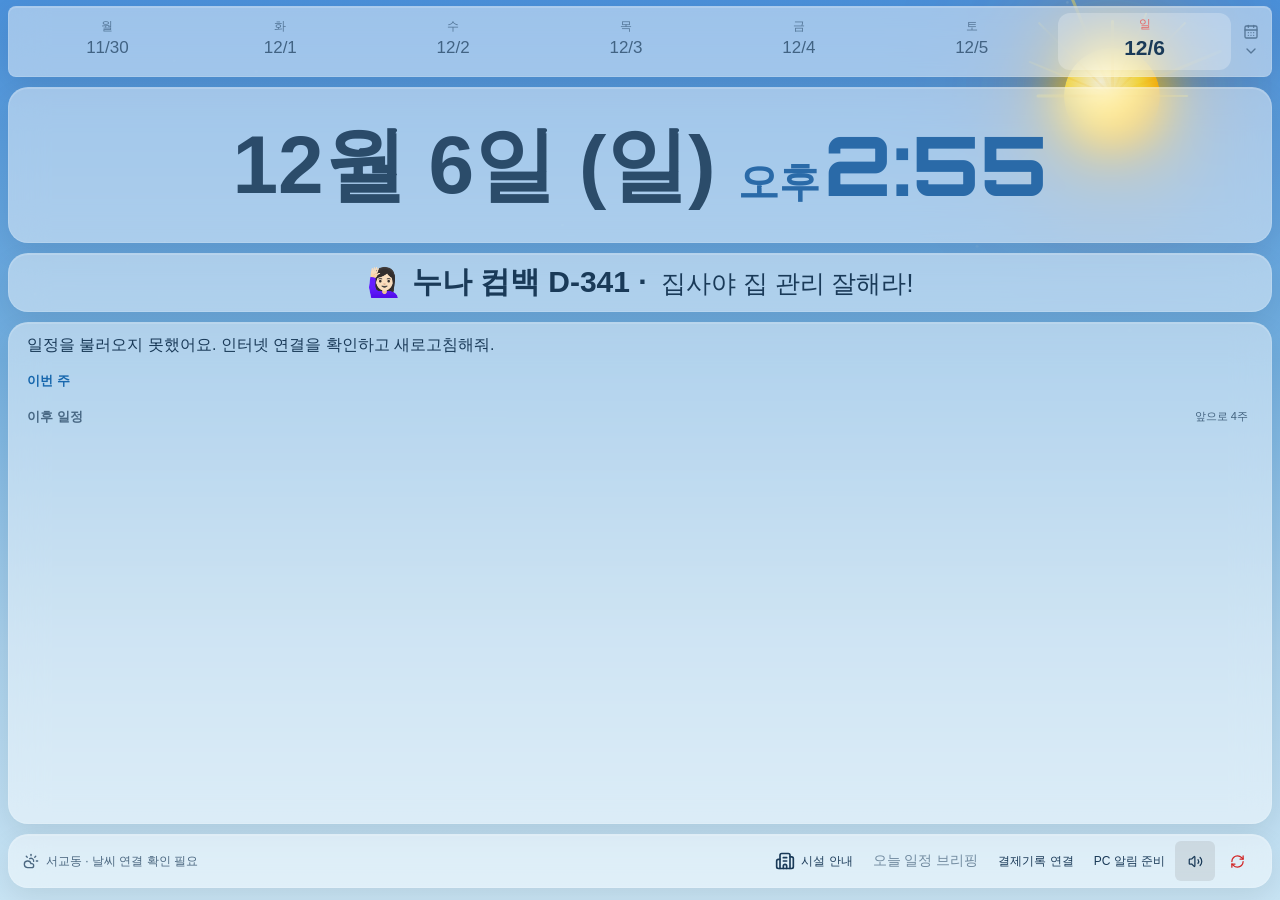
==== index.html @ 997b3972 "Keep countdown and daily message on one scrolling line" ====
<!DOCTYPE html>
<html lang="ko">
<head>
  <meta charset="UTF-8">
  <meta name="viewport" content="width=device-width, initial-scale=1">
  <meta name="apple-mobile-web-app-capable" content="yes">
  <meta name="theme-color" content="#eef4f7">
  <title>우리 집 대시보드</title>
  <link rel="stylesheet" href="https://fonts.googleapis.com/css2?family=Orbitron:wght@700;800&display=swap">
  <link rel="stylesheet" href="styles.css">
  <link rel="stylesheet" href="weather-scene.css">
  <link rel="stylesheet" href="legacy-look.css?v=20261110-message">
  <script defer src="vendor/rrule.js"></script>
  <script defer src="vendor/lucide.min.js"></script>
  <script defer src="config.js?v=20261110-countdown-now"></script>
  <script defer src="schedule.js?v=20261110-payments2"></script>
  <script defer src="weather-scene.js"></script>
  <script defer src="facilities.js?v=20261014-facilities"></script>
  <script defer src="briefing.js?v=20261110"></script>
  <script defer src="payments.js?v=20261110"></script>
  <script defer src="app.js?v=20261110-message"></script>
</head>
<body>
  <div id="bg-wrap" aria-hidden="true">
    <div id="sun"><div id="sun-rays"></div></div>
    <div id="moon"></div>
    <div id="clouds-wrap"></div>
    <div id="fog-wrap"></div>
    <canvas id="bg-canvas"></canvas>
    <div id="lightning"></div>
  </div>
  <main id="dashboard">
    <button id="weekly-toggle" class="card" aria-expanded="false" aria-controls="calendar-panel" title="주간 달력 열기">
      <span id="weekly-row"></span><span class="calendar-indicator"><i data-lucide="calendar-days"></i><i data-lucide="chevron-down"></i></span>
    </button>

    <section id="calendar-panel" class="card" hidden aria-label="일정 달력">
      <div class="calendar-toolbar">
        <div class="calendar-heading"><h2 id="calendar-title"></h2><span id="calendar-mode-label"></span></div>
        <div class="calendar-controls">
          <div class="segmented"><button id="mode-week" aria-pressed="true">주간</button><button id="mode-month" aria-pressed="false">월간</button></div>
          <button id="calendar-prev" class="icon-button" title="이전" aria-label="이전"><i data-lucide="chevron-left"></i></button>
          <button id="calendar-today" class="text-button">오늘</button>
          <button id="calendar-next" class="icon-button" title="다음" aria-label="다음"><i data-lucide="chevron-right"></i></button>
          <button id="calendar-close" class="icon-button" title="달력 닫기" aria-label="달력 닫기"><i data-lucide="x"></i></button>
        </div>
      </div>
      <div id="calendar-grid"></div>
    </section>

    <section class="day-header card" aria-label="현재 날짜와 시각">
      <div><p id="full-date"></p><h1 id="day-title">오늘</h1></div>
      <time id="clock"></time>
    </section>

    <section class="message-band card" aria-label="오늘의 한마디">
      <p id="message-source" hidden>오늘의 한마디</p>
      <span id="sync-status" class="sr-only" role="status">일정 불러오는 중</span>
      <div class="message-body"><span id="message-symbol" aria-hidden="true">🙋🏻‍♀️</span><div class="message-copy" tabindex="0" aria-label="오늘의 한마디 · 긴 문구는 좌우로 스크롤할 수 있어요"><div class="message-track"><strong id="return-countdown" hidden></strong><p id="message-text">날씨를 확인하고 있어. 나가기 전에 비 오는지 보고, 쌀쌀하면 겉옷 챙겨가.</p></div></div></div>
    </section>

    <div class="schedule-layout card">
      <section id="payment-section" hidden aria-label="결제할 것"><h2>결제할 것</h2><div id="payment-reminders"></div></section>
      <section class="today-section" aria-labelledby="today-heading">
        <div hidden><h2 id="today-heading">오늘 일정</h2><span id="today-count"></span></div>
        <div id="today-events" class="today-events"><p class="empty">일정을 불러오고 있어요.</p></div>
      </section>
      <section class="upcoming-section" aria-label="다가오는 일정">
        <div class="section-heading"><h2>이번 주</h2><span id="week-range"></span></div>
        <div id="week-events"></div>
        <div class="section-heading later-heading"><h2>이후 일정</h2><span>앞으로 4주</span></div>
        <div id="later-events"></div>
        <div id="pending-section" hidden><div class="section-heading later-heading"><h2>예약 확인</h2></div><div id="pending-events"></div></div>
      </section>
    </div>

    <footer class="card">
      <span id="weather-summary"><i data-lucide="cloud-sun"></i><span id="weather-small">서교동 · 날씨 확인 중</span></span>
      <button id="facility-toggle" class="text-button" aria-expanded="false" aria-controls="facility-panel"><i data-lucide="building-2"></i> 시설 안내</button>
      <button id="today-briefing" class="text-button" aria-haspopup="dialog" disabled>오늘 일정 브리핑</button>
      <button id="payment-connect" class="text-button" aria-haspopup="dialog">결제기록 연결</button>
      <button id="background-setup" class="text-button" aria-haspopup="dialog">PC 알림 준비</button>
      <div class="header-tools">
        <button id="sound-toggle" class="icon-button" title="음성 알림 켜기" aria-label="음성 알림 켜기" aria-pressed="false"><i data-lucide="volume-x"></i></button>
        <button id="refresh" class="icon-button" title="새로고침" aria-label="새로고침"><i data-lucide="refresh-cw"></i></button>
      </div>
    </footer>
    <aside id="facility-panel" class="card" hidden aria-label="시설 안내">
      <button id="facility-gym" class="facility-option" aria-haspopup="dialog" title="헬스장 운영시간과 상태"><strong>헬스장</strong><span id="gym-summary">회원권 일시 중지</span><i data-lucide="chevron-right"></i></button>
      <button id="facility-roof" class="facility-option" aria-haspopup="dialog" title="옥상 운영시간과 상태"><strong>옥상</strong><span id="roof-summary">폐쇄</span><i data-lucide="chevron-right"></i></button>
      <button id="facility-library" class="facility-option" aria-haspopup="dialog" title="도서관 운영시간과 상태"><strong>도서관</strong><span id="library-hours">운영시간 확인 중</span><i data-lucide="chevron-right"></i></button>
    </aside>
  </main>

  <div id="detail-overlay" class="overlay" hidden>
    <section id="detail-dialog" class="dialog card" role="dialog" aria-modal="true" aria-labelledby="detail-title" tabindex="-1">
      <button id="detail-close" class="icon-button dialog-close" title="닫기" aria-label="닫기"><i data-lucide="x"></i></button>
      <p id="detail-label" class="eyebrow"></p><h2 id="detail-title"></h2><div id="detail-content"></div>
    </section>
  </div>
  <div id="alert" hidden role="alert"><i data-lucide="bell-ring"></i><div><strong id="alert-title"></strong><p id="alert-text"></p></div><button id="alert-close" class="icon-button" aria-label="알림 닫기" title="알림 닫기"><i data-lucide="x"></i></button></div>
</body>
</html>
---- styles.css ----
:root { color-scheme: light; --ink: #243c49; --muted: #637b87; --line: #d6e2e8; --accent: #23775f; --danger: #ac493c; --paper: #fff; }
* { box-sizing: border-box; letter-spacing: 0; }
html { min-height: 100%; background: #eef4f7; }
body { margin: 0; color: var(--ink); font-family: -apple-system, BlinkMacSystemFont, "Helvetica Neue", sans-serif; font-size: 16px; }
button, a { -webkit-tap-highlight-color: transparent; }
button { font: inherit; color: inherit; cursor: pointer; }
button:focus-visible, a:focus-visible { outline: 3px solid #247eaf; outline-offset: 3px; }
button:disabled { opacity: .4; cursor: default; }
[hidden] { display: none !important; }
h1,h2,h3,p { margin: 0; }
button svg, .brand svg, footer svg { width: 20px; height: 20px; flex-shrink: 0; }
#dashboard { max-width: 1600px; margin: 0 auto; padding: 18px 30px 12px; min-height: 100vh; height: 100vh; display: flex; flex-direction: column; position: relative; }
.masthead, #weekly-toggle, .day-header, .message-band, footer { flex-shrink: 0; }
.masthead, .header-tools, .section-heading, .calendar-toolbar, .calendar-controls, footer { display: flex; align-items: center; justify-content: space-between; }
.masthead { margin-bottom: 12px; min-height: 38px; }
.brand { display: flex; align-items: center; gap: 8px; font-size: 16px; font-weight: 700; }
.brand svg { color: var(--accent); }
.header-tools { gap: 8px; }
#sync-status { font-size: 12px; color: var(--muted); margin-right: 6px; }
#sync-status.warning { color: var(--danger); }
.icon-button { width: 42px; height: 42px; display: inline-flex; align-items: center; justify-content: center; padding: 0; border: 1px solid transparent; border-radius: 6px; background: transparent; flex-shrink: 0; }
.icon-button:hover, .text-button:hover { background: #dde8ee; }
.icon-button[aria-pressed="true"] { background: #d8eee5; color: var(--accent); }
.text-button { display: inline-flex; align-items: center; justify-content: center; gap: 6px; border: 0; border-radius: 6px; background: transparent; min-height: 42px; padding: 0 10px; font-size: 14px; }
#weekly-toggle { width: 100%; border: 1px solid var(--line); background: #fff; border-radius: 8px; padding: 7px 12px; display: flex; align-items: center; text-align: center; }
#weekly-row { display: grid; grid-template-columns: repeat(7,minmax(0,1fr)); flex: 1; }
.strip-day { display: flex; align-items: center; justify-content: center; flex-direction: column; gap: 3px; min-height: 55px; border-radius: 6px; position: relative; }
.strip-day.today { background: #dcedf7; color: #185b84; }
.strip-day .weekday { color: var(--muted); font-size: 12px; }
.strip-day .strip-date { font-size: 17px; font-weight: 600; }
.strip-day.today .strip-date { font-weight: 800; }
.strip-dot { width: 4px; height: 4px; background: var(--accent); border-radius: 50%; }
.strip-dot.blank { visibility: hidden; }
.sunday .weekday, .sunday .day-number { color: var(--danger); }
.calendar-indicator { display: flex; flex-direction: column; gap: 3px; padding-left: 12px; color: var(--muted); }
.calendar-indicator svg { width: 16px; height: 16px; }
#calendar-panel { border-bottom: 1px solid var(--line); padding: 20px 0; flex: 1; min-height: 0; display: flex; flex-direction: column; overflow-y: auto; }
#dashboard.calendar-open .day-header, #dashboard.calendar-open .message-band, #dashboard.calendar-open .schedule-layout { display: none; }
.calendar-toolbar { margin-bottom: 14px; gap: 12px; flex-shrink: 0; }
.calendar-heading h2 { font-size: 21px; }
#calendar-mode-label { font-size: 12px; color: var(--muted); }
.calendar-controls { gap: 4px; }
.segmented { display: flex; padding: 3px; border: 1px solid var(--line); border-radius: 6px; margin-right: 8px; }
.segmented button { border: 0; background: transparent; font-size: 14px; min-height: 36px; min-width: 52px; border-radius: 4px; }
.segmented button[aria-pressed="true"] { background: #243c49; color: white; }
#calendar-grid { display: grid; grid-template-columns: repeat(7,minmax(0,1fr)); grid-template-rows: 32px; grid-auto-rows: minmax(80px,1fr); border-left: 1px solid var(--line); border-top: 1px solid var(--line); background: white; flex: 1; }
.calendar-cell { min-width: 0; border-right: 1px solid var(--line); border-bottom: 1px solid var(--line); padding: 8px; min-height: 80px; }
.calendar-cell.outside { background: #f4f7f9; }
.calendar-cell.today { background: #eff8f4; }
.day-number { display: inline-flex; align-items: center; justify-content: center; min-width: 32px; min-height: 32px; border: 0; background: transparent; font-size: 14px; font-weight: 600; padding: 0; border-radius: 4px; }
.today .day-number { background: var(--accent); color: white; }
.outside .day-number { color: #8c9da5; }
.calendar-weekday { padding: 8px; font-size: 12px; text-align: center; color: var(--muted); border-right: 1px solid var(--line); border-bottom: 1px solid var(--line); }
.calendar-event { display: block; text-align: left; width: 100%; border: 0; border-left: 3px solid #59a68b; background: #eaf6ef; padding: 5px 6px; margin: 5px 0; border-radius: 3px; font-size: 12px; line-height: 1.4; overflow-wrap: anywhere; }
.calendar-event .cal-time { display: block; color: #557568; font-size: 11px; }
.calendar-event.cancelled { text-decoration: line-through; opacity: .55; border-color: #a5afb5; background: #f1f3f4; }
.calendar-event.unconfirmed { background: #fff2db; border-color: #c6953b; }
.calendar-more { background: transparent; border: 0; color: var(--muted); font-size: 12px; min-height: 32px; }
.day-header { display: flex; align-items: center; justify-content: space-between; gap: 20px; padding: 24px 0 20px; }
#full-date { font-size: 15px; color: var(--muted); margin-bottom: 6px; }
#day-title { font-size: 34px; line-height: 1.15; font-weight: 750; }
#clock { font-variant-numeric: tabular-nums; font-size: 48px; font-weight: 650; white-space: nowrap; }
#clock .ampm { font-size: 17px; color: var(--muted); font-weight: 500; margin-right: 8px; }
.message-band { display: flex; align-items: center; gap: 14px; background: #e1efe9; padding: 15px 18px; border-left: 4px solid #6caa90; margin-bottom: 25px; }
.message-icon { color: #397d62; display: flex; flex-shrink: 0; }
.message-icon svg { width: 26px; height: 26px; }
#message-source { color: #59806e; font-size: 12px; margin-bottom: 4px; }
#message-text { font-size: 21px; font-weight: 600; line-height: 1.5; overflow-wrap: anywhere; }
.schedule-layout { display: grid; grid-template-columns: minmax(0,1.1fr) minmax(0,1fr); gap: 34px; min-height: 0; flex: 1; overflow: hidden; }
.today-section { overflow-y: auto; padding-right: 3px; }
.section-heading { min-height: 32px; margin-bottom: 12px; gap: 10px; }
.section-heading h2 { font-size: 18px; font-weight: 700; }
.section-heading > span { color: var(--muted); font-size: 12px; }
.upcoming-section { border-left: 1px solid var(--line); padding-left: 30px; overflow-y: auto; padding-right: 8px; scrollbar-width: thin; }
.upcoming-section::-webkit-scrollbar, .today-section::-webkit-scrollbar { width: 5px; }
.upcoming-section::-webkit-scrollbar-thumb, .today-section::-webkit-scrollbar-thumb { background: #bed0da; border-radius: 3px; }
.today-events { display: flex; flex-direction: column; gap: 12px; }
.event-card { display: block; width: 100%; text-align: left; background: #fff; border: 1px solid var(--line); border-left: 4px solid #92b9ce; border-radius: 8px; padding: 20px 22px; }
.event-card:hover { border-color: #93b7c9; }
.event-card.urgent { border-left-color: #c96652; background: #fff5f0; }
.event-card.past { opacity: .65; background: #f5f7f8; }
.event-top { display: flex; flex-wrap: wrap; align-items: center; justify-content: space-between; gap: 8px; margin-bottom: 12px; }
.event-time { font-size: 27px; font-weight: 700; font-variant-numeric: tabular-nums; }
.status-tag { font-size: 12px; color: #317860; background: #e6f2ec; border-radius: 4px; padding: 5px 8px; }
.urgent .status-tag { background: #f8e1d9; color: #a24732; }
.past .status-tag { background: #e6ebee; color: #687e88; }
.status-tag.needs-time { background: #fff0d2; color: #8e631e; }
.event-card h3 { font-size: 25px; line-height: 1.4; overflow-wrap: anywhere; }
.event-note { margin-top: 10px; color: var(--muted); font-size: 14px; line-height: 1.5; overflow-wrap: anywhere; }
.event-departure { display: block; margin-top: 13px; font-size: 16px; color: #9f4a38; font-weight: 650; }
.empty { padding: 25px 0; color: var(--muted); font-size: 15px; line-height: 1.7; }
.empty-today { padding: 32px 0 20px; }
.empty-today h3 { font-size: 25px; font-weight: 600; margin-bottom: 10px; }
.empty-today p { color: var(--muted); margin-bottom: 24px; }
.next-caption { font-size: 12px; color: var(--muted); margin-bottom: 10px; }
.event-row { width: 100%; border: 0; border-bottom: 1px solid var(--line); background: transparent; display: grid; grid-template-columns: 60px minmax(0,1fr) auto; gap: 12px; text-align: left; padding: 13px 0; align-items: center; }
.event-row:hover { background: #e7eef2; }
.row-date { font-size: 14px; font-weight: 650; }
.row-date small { display: block; color: var(--muted); margin-top: 4px; font-size: 12px; font-weight: 400; }
.row-title { display: block; font-size: 17px; line-height: 1.4; overflow-wrap: anywhere; }
.row-meta { display: block; color: var(--muted); font-size: 12px; margin-top: 4px; }
.row-time { font-size: 14px; white-space: nowrap; color: var(--muted); }
.row-time.needs-time { color: #9a6b27; font-size: 12px; }
.later-heading { margin-top: 24px; }
footer { border-top: 1px solid var(--line); margin-top: 24px; padding-top: 8px; color: var(--muted); font-size: 12px; }
#weather-summary { display: flex; align-items: center; gap: 7px; }
#weather-summary svg { width: 16px; height: 16px; }
#facility-panel { position: absolute; bottom: 65px; right: 30px; z-index: 5; width: calc(100% - 40px); max-width: 380px; background: #fff; padding: 10px 16px; border: 1px solid var(--line); border-radius: 6px; box-shadow: 0 6px 24px #243c4918; }
#facility-panel > div { display: flex; justify-content: space-between; gap: 12px; padding: 9px 0; font-size: 14px; }
#facility-panel span { color: var(--muted); }
.overlay { position: fixed; inset: 0; z-index: 20; display: flex; justify-content: center; align-items: center; background: rgba(25,42,50,.4); padding: 20px; }
.dialog { width: 100%; max-width: 520px; max-height: 85vh; overflow-y: auto; background: #fff; border-radius: 8px; padding: 34px 28px 28px; position: relative; box-shadow: 0 16px 60px #20374330; }
.dialog-close { position: absolute; right: 8px; top: 8px; }
.eyebrow { color: var(--accent); font-size: 13px; margin-bottom: 12px; }
.dialog h2 { font-size: 27px; padding-right: 18px; line-height: 1.4; overflow-wrap: anywhere; }
#detail-content { margin-top: 22px; }
.detail-line { padding: 12px 0; border-top: 1px solid var(--line); font-size: 16px; line-height: 1.6; white-space: pre-wrap; overflow-wrap: anywhere; }
.detail-line small { display: block; color: var(--muted); font-size: 12px; margin-bottom: 3px; }
.detail-line a { color: #2276a0; }
#alert { position: fixed; z-index: 30; bottom: 24px; left: 50%; transform: translateX(-50%); width: calc(100% - 32px); max-width: 620px; display: flex; align-items: center; gap: 14px; padding: 18px; background: #fff2e8; border: 2px solid #c97650; border-radius: 8px; box-shadow: 0 8px 30px #243c4925; }
#alert > svg { flex-shrink: 0; }
#alert > div { flex: 1; min-width: 0; overflow-wrap: anywhere; }
#alert strong { font-size: 18px; }
#alert p { margin-top: 4px; font-size: 14px; }
@media (min-width: 1200px) { #dashboard { padding: 22px 48px 16px; } .event-card h3 { font-size: 30px; } .event-time { font-size: 32px; } .schedule-layout { gap: 48px; } .upcoming-section { padding-left: 40px; } }
@media (max-width: 850px) { #dashboard { padding: 12px 20px; } .schedule-layout { grid-template-columns: minmax(0,1fr) minmax(0,1fr); gap: 20px; } .upcoming-section { padding-left: 20px; } #clock { font-size: 40px; } .day-header { padding: 20px 0; } .event-card { padding: 16px; } .event-card h3 { font-size: 22px; } .event-time { font-size: 24px; } .row-title { font-size: 15px; } .event-row { grid-template-columns: 50px minmax(0,1fr); gap: 10px; } .row-time { grid-column: 2; margin-top: -5px; } #message-text { font-size: 19px; } }
@media (max-width: 620px) { #dashboard { padding: 10px 14px; } .brand { font-size: 14px; } #sync-status { font-size: 10px; max-width: 155px; } .header-tools { gap: 0; } .masthead { margin-bottom: 7px; } #weekly-toggle { padding: 5px; } .strip-day { min-height: 52px; } .strip-day .strip-date { font-size: 14px; } .strip-day .weekday { font-size: 11px; } .calendar-indicator { padding-left: 4px; } #full-date { font-size: 13px; } #day-title { font-size: 27px; } #clock { font-size: 32px; } #clock .ampm { font-size: 12px; margin-right: 4px; } .message-band { padding: 12px; gap: 10px; margin-bottom: 20px; } #message-text { font-size: 17px; } .message-icon svg { width: 22px; height: 22px; } .schedule-layout { display: block; } .upcoming-section { padding-left: 0; border-left: 0; margin-top: 28px; } .event-row { grid-template-columns: 55px minmax(0,1fr) auto; } .row-time { grid-column: auto; margin-top: 0; font-size: 12px; } .calendar-toolbar { align-items: flex-start; flex-direction: column; } .calendar-controls { width: 100%; justify-content: space-between; } .calendar-heading h2 { font-size: 19px; } .calendar-cell { padding: 3px; min-height: 92px; } .calendar-event { font-size: 10px; padding: 3px; border-left-width: 2px; } .calendar-event .cal-time { font-size: 9px; } .day-number { min-width: 28px; min-height: 30px; font-size: 12px; } .calendar-weekday { padding: 6px 0; } .dialog { padding: 32px 20px 22px; } .dialog h2 { font-size: 23px; } }
@media (max-width: 620px) { #dashboard { display: block; height: auto; } .today-section, .upcoming-section { overflow: visible; padding-right: 0; } #calendar-grid { grid-auto-rows: minmax(92px,auto); } #facility-panel { right: 14px; } }
@media (max-height: 700px) and (min-width: 621px) { .day-header { padding: 14px 0; } #day-title { font-size: 28px; } #clock { font-size: 36px; } .message-band { margin-bottom: 16px; padding: 10px 16px; } #message-text { font-size: 18px; } .event-card { padding: 14px 18px; } .event-card h3 { font-size: 23px; } }
@media (prefers-reduced-motion: reduce) { * { scroll-behavior: auto !important; } }
---- weather-scene.css ----
/* Original dashboard weather scene, retained from the existing site. */
    #bg-wrap{position:fixed;top:0;left:0;width:100%;height:100%;z-index:0;overflow:hidden;transition:background 4s ease;}
    #bg-canvas{position:absolute;top:0;left:0;width:100%;height:100%;pointer-events:none;}
    #lightning{position:absolute;top:0;left:0;width:100%;height:100%;pointer-events:none;background:rgba(200,220,255,0);transition:background 0.05s;}

    /* ── 태양 ── */
    #sun{position:absolute;width:96px;height:96px;border-radius:50%;
      background:radial-gradient(circle at 38% 35%,#fffbe0,#ffe040 45%,#ffaa00 75%,#ff7700);
      box-shadow:0 0 40px 8px rgba(255,200,0,0.7),0 0 90px 20px rgba(255,150,0,0.4),0 0 160px 40px rgba(255,100,0,0.18);
      top:48px;right:120px;display:none;animation:sunPulse 5s ease-in-out infinite;overflow:visible;}
    #sun-rays{position:absolute;top:0;left:0;width:96px;height:96px;animation:raysRotate 28s linear infinite;}
    .ray{position:absolute;border-radius:3px;background:linear-gradient(to bottom,rgba(255,230,80,0.9),rgba(255,180,0,0.3) 50%,transparent);transform-origin:50% 100%;}
    @keyframes sunPulse{
      0%,100%{box-shadow:0 0 40px 8px rgba(255,200,0,0.7),0 0 90px 20px rgba(255,150,0,0.4),0 0 160px 40px rgba(255,100,0,0.18);}
      50%{box-shadow:0 0 60px 14px rgba(255,220,0,0.85),0 0 120px 30px rgba(255,160,0,0.55),0 0 200px 60px rgba(255,120,0,0.22);}
    }
    @keyframes raysRotate{to{transform:rotate(360deg);}}

    /* ── 달 ── */
    #moon{position:absolute;width:70px;height:70px;border-radius:50%;
      background:radial-gradient(circle at 38% 35%,#fffff8,#e8e2c8 55%,#c8c0a0);
      box-shadow:0 0 24px 6px rgba(220,210,170,0.6),0 0 60px 16px rgba(200,190,140,0.28),inset -16px -5px 0 rgba(0,0,0,0.18);
      top:52px;right:118px;display:none;animation:moonGlow 6s ease-in-out infinite;}
    @keyframes moonGlow{
      0%,100%{box-shadow:0 0 24px 6px rgba(220,210,170,0.6),0 0 60px 16px rgba(200,190,140,0.28),inset -16px -5px 0 rgba(0,0,0,0.18);}
      50%{box-shadow:0 0 36px 10px rgba(230,220,180,0.75),0 0 90px 24px rgba(210,200,150,0.38),inset -16px -5px 0 rgba(0,0,0,0.18);}
    }

    /* ── 구름 ── */
    .cloud{position:absolute;animation:cloudDrift linear infinite;filter:blur(0px);}
    @keyframes cloudDrift{from{transform:translateX(-120%) translateZ(0)}to{transform:translateX(calc(100vw + 120%)) translateZ(0)}}

    /* ── 안개 ── */
    #fog-wrap{position:absolute;top:0;left:0;width:100%;height:100%;pointer-events:none;}
    .fog-band{position:absolute;width:220%;height:80px;border-radius:50%;opacity:0;animation:fogDrift linear infinite;}
    @keyframes fogDrift{from{transform:translateX(-60%)}to{transform:translateX(20%)}}
---- legacy-look.css ----
/* Keep the original translucent dashboard while fitting the upgraded schedule controls. */
/* Long messages scroll only when they exceed the available single line. */
.message-copy { min-width: 0; max-width: 100%; overflow-x: auto; scrollbar-width: none; }
.message-copy::-webkit-scrollbar { display: none; }
.message-copy:focus-visible { outline: 2px solid currentColor; outline-offset: 4px; }
.message-track { display: inline-flex; align-items: baseline; gap: 14px; white-space: nowrap; width: max-content; max-width: none; }
#return-countdown { display: inline; font-size: clamp(20px, 2.5vw, 30px); line-height: 1.35; font-variant-numeric: tabular-nums; }
#return-countdown[hidden] { display: none; }
.message-track #message-text { display: inline; margin: 0; white-space: nowrap; overflow-wrap: normal; font-size: clamp(19px, 2vw, 25px); }
#return-countdown:not([hidden])::after { content: ' ·'; }
.message-copy.is-scrolling .message-track { animation: messageSlide var(--message-duration) linear infinite; }
.message-copy:hover .message-track, .message-copy:focus .message-track, .page-hidden .message-track { animation-play-state: paused; }
@keyframes messageSlide { 0%, 12%, 100% { transform: translateX(0); } 48%, 62% { transform: translateX(var(--message-offset)); } }
@media (prefers-reduced-motion: reduce) { .message-copy.is-scrolling .message-track { animation: none; } }
.briefing-panel { margin: 18px 0; padding-bottom: 18px; border-bottom: 1px solid var(--line); }
.briefing-panel h3 { font-size: 18px; margin: 0 0 12px; }
.briefing-countdown { font-size: 24px; font-weight: 700; line-height: 1.5; overflow-wrap: anywhere; font-variant-numeric: tabular-nums; }
.briefing-event { display: grid; grid-template-columns: 110px minmax(0,1fr); gap: 5px 12px; width: 100%; min-height: 64px; padding: 14px 0; background: transparent; border: 0; border-bottom: 1px solid var(--line); text-align: left; color: inherit; }
.briefing-time { font-variant-numeric: tabular-nums; }
.briefing-event strong { overflow-wrap: anywhere; font-size: 18px; }
.briefing-status { grid-column: 2; font-size: 14px; }
.briefing-event:hover { background: rgba(128,128,128,.1); }
.briefing-warning, .briefing-voice-note, .briefing-empty { font-size: 15px; line-height: 1.6; margin: 12px 0; }
.briefing-read { border: 1px solid currentColor; padding: 8px 14px; min-height: 44px; }
#payment-section { flex: 0 0 auto; padding: 0 8px 14px; margin-bottom: 10px; border-bottom: 1px solid var(--line); }
#payment-section h2 { margin: 0 0 8px; font-size: 16px; }
#payment-reminders { display: flex; flex-wrap: wrap; gap: 8px; }
.payment-reminder { display: inline-flex; align-items: center; gap: 14px; min-height: 44px; padding: 10px 14px; border: 1px solid currentColor; border-radius: 10px; background: transparent; color: inherit; font-size: 16px; }
.payment-dday { font-variant-numeric: tabular-nums; }
.payment-urgent .payment-dday { animation: paymentPulse 1.8s ease-in-out infinite; }
@keyframes paymentPulse { 0%,100% { opacity: 1; } 50% { opacity: .55; } }
.payment-field { display: grid; gap: 8px; margin: 18px 0; font-size: 16px; }
.payment-field input { min-width: 0; width: 100%; min-height: 44px; padding: 10px 12px; border: 1px solid currentColor; border-radius: 8px; font: inherit; color: inherit; background: transparent; }
.payment-confirm { min-height: 44px; padding: 10px 16px; border: 1px solid currentColor; }
.payment-confirm:disabled { opacity: .6; cursor: wait; }
.payment-feedback { font-size: 15px; line-height: 1.5; margin: 12px 0; }
footer #payment-connect, footer #background-setup { font-size: 12px; min-height: 44px; }
footer { flex-wrap: wrap; }
.payment-confirm + .payment-confirm { margin-left: 8px; }
.payment-reminder:hover, .payment-confirm:hover { background: rgba(128,128,128,.12); }
.payment-reminder:focus-visible, .payment-confirm:focus-visible, .payment-field input:focus-visible { outline: 2px solid currentColor; outline-offset: 3px; }
@media (prefers-reduced-motion: reduce) { .payment-urgent .payment-dday { animation: none; } }
footer #today-briefing { min-height: 44px; white-space: nowrap; font-size: 14px; }
#today-briefing:disabled, .briefing-read:disabled { opacity: .55; cursor: wait; }
.briefing-event:focus-visible, #today-briefing:focus-visible, .briefing-read:focus-visible { outline: 2px solid currentColor; outline-offset: 3px; }
@media (max-width: 620px) {
  footer { flex-wrap: wrap; }
  .briefing-countdown { font-size: 21px; }
  .briefing-event { grid-template-columns: 92px minmax(0,1fr); gap: 5px 8px; }
  .briefing-event strong { font-size: 17px; }
}
:root { --line: rgba(128,128,128,.16); --accent: #306d93; --time-color: #286aaa; --theme-card: rgba(255,255,255,.46); }
html, body { height: 100%; overflow: hidden; background: transparent; }
body { color: var(--ink); }
#clouds-wrap { position: absolute; inset: 0; pointer-events: none; overflow: hidden; }
#dashboard { position: relative; z-index: 2; max-width: none; width: 100%; margin: 0; padding: 6px 8px 12px; min-height: 0; gap: 10px; transition: color 2.5s ease; }
.card { border-radius: 20px; background: var(--theme-card); backdrop-filter: blur(18px); -webkit-backdrop-filter: blur(18px); box-shadow: 0 10px 28px rgba(0,0,0,.08), inset 0 1px 0 rgba(255,255,255,.16); border: 1px solid rgba(255,255,255,.12); overflow: hidden; }
.icon-button:hover, .text-button:hover { background: rgba(128,128,128,.14); }
.icon-button[aria-pressed="true"] { background: rgba(128,128,128,.18); color: inherit; }
#weekly-toggle { padding: 6px 12px; border-color: rgba(255,255,255,.12); }
.strip-day { min-height: 57px; border-radius: 12px; }
.strip-day.today { background: rgba(255,255,255,.24); color: inherit; }
.strip-day .weekday { color: inherit; opacity: .55; font-size: 12px; }
.strip-day .strip-date { opacity: .7; font-size: 17px; font-weight: 500; }
.strip-day.today .strip-date { font-size: 21px; font-weight: 700; opacity: 1; }
.strip-dot { background: #ffd700; width: 5px; height: 5px; }
.sunday .weekday, .sunday .day-number { color: #e66868; opacity: 1; }
.calendar-indicator { color: inherit; opacity: .55; }
.day-header { padding: 20px 24px; margin: 0; justify-content: center; align-items: center; min-height: 156px; gap: 22px; }
.day-header > div { min-width: 0; }
#full-date { display: none; }
#day-title { font-size: 82px; font-weight: 700; line-height: 1.1; white-space: nowrap; opacity: .88; }
#clock { font-family: Orbitron, sans-serif; font-size: 82px; font-weight: 800; line-height: 1.1; color: var(--time-color); }
#clock .ampm { font-family: -apple-system,BlinkMacSystemFont,sans-serif; font-size: .5em; font-weight: 800; color: inherit; opacity: 1; margin-right: 4px; }
.clock-colon { animation: colonBlink 1s step-end infinite; }
@keyframes colonBlink { 0%,49% { opacity: 1; } 50%,100% { opacity: 0; } }
.message-band { display: block; margin: 0; padding: 8px 16px; border-left: 1px solid rgba(255,255,255,.12); }
.sr-only { position: absolute; width: 1px; height: 1px; margin: -1px; padding: 0; overflow: hidden; clip: rect(0,0,0,0); white-space: nowrap; border: 0; }
.message-heading { display: flex; justify-content: space-between; align-items: center; min-height: 26px; gap: 8px; }
#message-source { color: inherit; opacity: .55; font-size: 10px; margin: 0; flex-shrink: 0; }
.header-tools { gap: 2px; }
.header-tools .icon-button { width: 40px; height: 40px; }
.header-tools svg { width: 15px; height: 15px; }
#sync-status { color: inherit; opacity: .6; font-size: 10px; margin-right: 3px; }
#sync-status.warning { color: inherit; opacity: .85; }
.message-body { display: flex; align-items: center; justify-content: center; gap: 10px; text-align: center; padding: 0 12px; }
#message-symbol { font-size: 28px; flex-shrink: 0; }
#message-text { font-size: 28px; font-weight: 500; line-height: 1.35; }
.schedule-layout { display: flex; flex-direction: column; gap: 0; padding: 12px 18px; }
.today-section { flex-shrink: 0; max-height: 48%; padding: 0; margin: 0 0 14px; }
.section-heading { min-height: 22px; margin: 0 0 5px; }
.section-heading h2 { font-size: 13px; font-weight: 600; opacity: .7; }
.section-heading > span { font-size: 11px; color: inherit; opacity: .75; }
.today-events { gap: 0; }
.event-card { display: grid; grid-template-columns: 190px minmax(0,1fr) 82px; align-items: center; gap: 14px; padding: 12px 8px; border: 0; border-bottom: 1px solid var(--line); border-radius: 0; background: transparent; }
.event-card:last-child { border-bottom: 0; }
.event-card:hover { background: rgba(128,128,128,.07); }
.event-top { display: flex; align-items: flex-start; flex-direction: column; margin: 0; gap: 6px; }
.event-time { font-size: 32px; white-space: nowrap; }
.event-card h3 { font-size: 32px; font-weight: 600; line-height: 1.3; }
.event-note { margin: 0; font-size: 12px; color: inherit; opacity: .6; text-align: right; }
.status-tag { color: var(--urgent-text,#d12424); background: rgba(200,0,0,.12); padding: 4px 9px; border-radius: 8px; font-size: 13px; }
.event-card.urgent { background: rgba(200,0,0,.08); border-radius: 12px; }
.urgent .status-tag { color: var(--urgent-text,#d12424); background: rgba(200,0,0,.16); }
.event-card.past { background: transparent; opacity: .5; }
.past .status-tag { color: inherit; background: rgba(128,128,128,.15); }
.status-tag.needs-time { color: inherit; background: rgba(220,165,50,.22); }
.event-departure { grid-column: 2 / -1; margin: 0; color: var(--urgent-text,#d12424); font-size: 16px; }
.empty-today { padding: 10px 8px; }
.empty-today h3 { font-size: 23px; margin-bottom: 4px; }
.empty-today p { color: inherit; opacity: .6; font-size: 14px; margin: 0; }
.next-caption { color: inherit; opacity: .6; font-size: 11px; margin: 5px 8px 0; }
.upcoming-section { border: 0; padding: 0 5px 0 0; min-height: 0; flex: 1; margin: 0; overflow-y: auto; -webkit-overflow-scrolling: touch; }
.event-row { grid-template-columns: 70px 156px 122px minmax(0,1fr) 68px; column-gap: 10px; padding: 9px 8px; min-height: 48px; }
.event-row:hover { background: rgba(128,128,128,.08); }
.row-dday { width: 70px; padding: 5px 4px; text-align: center; border-radius: 8px; font-size: 17px; font-weight: 700; background: rgba(128,128,128,.15); }
.row-date { font-size: 22px; font-weight: 500; white-space: nowrap; }
.row-date small { display: inline; margin-left: 3px; color: inherit; opacity: .8; font-size: 18px; }
.row-time { grid-column: auto; margin: 0; color: inherit; opacity: .65; font-size: 21px; white-space: nowrap; }
.row-time.needs-time { font-size: 12px; opacity: .85; color: inherit; }
.row-title { font-size: 25px; line-height: 1.25; }
.row-date.period-date { font-size: 16px; white-space: normal; overflow-wrap: anywhere; line-height: 1.25; }
.row-time.period-time { font-size: 16px; white-space: normal; overflow-wrap: anywhere; }
.event-row.today-event.ongoing, .event-row.today-event.ongoing .row-dday { animation: none; }
.event-row.today-event.ongoing .row-dday::before, .event-row.today-event.ongoing .row-dday::after { animation: none; opacity: 0; }
.calendar-event.period-event { border-left-color: #238876; }
@media (max-width: 620px) { .row-date.period-date, .row-time.period-time { font-size: 12px; } }
.row-meta { display: block; text-align: center; margin: 0; color: inherit; background: rgba(128,128,128,.14); padding: 4px; border-radius: 6px; font-size: 12px; opacity: .7; }
#today-heading, #today-count { color: var(--urgent-text,#d12424); opacity: 1; }
.upcoming-section > .section-heading:first-child h2 { color: var(--week-text,#1767ad); opacity: 1; }
.today-event { background: rgba(210,45,45,.06); }
.today-event:not(.past) { animation: todayAttention 2.4s ease-in-out infinite; }
@keyframes todayAttention {
  0%, 100% { background-color: rgba(210,45,45,.045); box-shadow: inset 3px 0 0 rgba(210,45,45,.12); }
  50% { background-color: rgba(210,45,45,.18); box-shadow: inset 3px 0 0 rgba(255,105,105,.95), inset 0 0 18px rgba(255,115,115,.2); }
}
.today-event .row-dday { color: var(--urgent-text,#d12424); background: rgba(200,0,0,.14); }
.today-event:not(.past) .row-dday { position: relative; overflow: hidden; animation: todayGlow 2.4s ease-in-out infinite; }
.today-event:not(.past) .row-dday::before { content: "\2726"; position: absolute; top: 1px; right: 4px; font-size: 10px; line-height: 1; color: #fff8ed; opacity: 0; pointer-events: none; animation: todayTwinkle 2.4s ease-in-out infinite; }
.today-event:not(.past) .row-dday::after { content: ""; position: absolute; top: -30%; left: -50%; width: 24%; height: 160%; background: linear-gradient(90deg,transparent,rgba(255,255,255,.7),transparent); transform: skewX(-22deg); opacity: 0; pointer-events: none; animation: todayShine 2.4s ease-in-out infinite; }
@keyframes todayGlow {
  0%, 100% { box-shadow: 0 0 0 rgba(255,110,110,0); text-shadow: none; }
  50% { box-shadow: 0 0 12px rgba(255,95,95,.55), inset 0 0 8px rgba(255,225,225,.35); text-shadow: 0 0 6px rgba(255,255,255,.65); }
}
@keyframes todayTwinkle {
  0%, 30%, 75%, 100% { opacity: 0; transform: scale(.5) rotate(-20deg); }
  50% { opacity: 1; transform: scale(1.2) rotate(15deg); }
}
@keyframes todayShine {
  0%, 20% { left: -50%; opacity: 0; }
  30% { opacity: 1; }
  65% { left: 130%; opacity: 0; }
  100% { left: 130%; opacity: 0; }
}
.today-event .row-time { color: var(--urgent-text,#d12424); opacity: 1; font-weight: 650; }
.today-event .row-title { font-weight: 650; }
.today-event.urgent { background: rgba(210,45,45,.12); }
.today-event.past { opacity: .55; }
.row-reminder { grid-column: 4 / -1; color: var(--urgent-text,#d12424); font-size: 13px; }
.package-reminder { grid-column: 4 / -1; color: var(--urgent-text,#d12424); font-size: 14px; font-weight: 600; }
footer #weather-summary { flex: 1; min-width: 0; }
footer .header-tools { flex-shrink: 0; }
@media (max-width: 620px) { .package-reminder { grid-column: 2 / -1; font-size: 12px; } }
footer #refresh.warning { color: var(--urgent-text,#d12424); }
footer #sound-toggle.needs-activation { color: var(--urgent-text,#d12424); }
#week-events .event-row { background: rgba(40,120,220,.055); }
#week-events .row-dday { color: var(--week-text,#1767ad); background: rgba(40,120,220,.14); }
#week-events .row-time { color: var(--week-text,#1767ad); opacity: .9; }
.later-heading { margin-top: 14px; }
.empty { padding: 9px 8px; color: inherit; opacity: .6; font-size: 13px; }
.upcoming-section::-webkit-scrollbar-thumb, .today-section::-webkit-scrollbar-thumb { background: rgba(128,128,128,.28); }
footer { margin: 0; padding: 4px 14px; min-height: 44px; color: inherit; font-size: 12px; }
footer .text-button { font-size: 12px; min-height: 34px; }
#weather-summary { opacity: .75; }
#facility-panel { bottom: 65px; right: 16px; padding: 8px 16px; }
#facility-panel span { color: inherit; opacity: .75; }
.facility-option { display: flex; align-items: center; justify-content: space-between; width: 100%; min-height: 48px; gap: 10px; padding: 9px 0; border: 0; border-bottom: 1px solid var(--line); background: transparent; color: inherit; text-align: left; font-size: 14px; }
.facility-option:last-child { border-bottom: 0; }
.facility-option:hover { background: rgba(128,128,128,.08); }
.facility-option strong, .facility-option svg { flex-shrink: 0; }
.facility-option span { flex: 1; text-align: right; font-size: 12px; overflow-wrap: anywhere; }
.facility-option svg { width: 16px; height: 16px; }
#calendar-panel { margin: 0; padding: 16px; border: 1px solid rgba(255,255,255,.12); }
.calendar-heading h2 { font-size: 21px; }
#calendar-mode-label { color: inherit; opacity: .55; }
.segmented { border-color: var(--line); }
.segmented button[aria-pressed="true"] { background: rgba(128,128,128,.23); color: inherit; font-weight: 700; }
#calendar-grid { background: transparent; border-color: var(--line); }
.calendar-cell, .calendar-weekday { border-color: var(--line); }
.calendar-weekday { color: inherit; opacity: .65; }
.calendar-cell.outside { background: rgba(128,128,128,.06); }
.calendar-cell.today { background: rgba(255,255,255,.15); }
.today .day-number { background: rgba(200,0,0,.14); color: var(--urgent-text,#d12424); }
.outside .day-number { color: inherit; opacity: .45; }
.calendar-event { color: inherit; background: rgba(128,128,128,.12); border-color: var(--time-color); }
.calendar-event .cal-time { color: inherit; opacity: .65; }
.calendar-event.unconfirmed { background: rgba(220,165,50,.17); border-color: #caa451; }
.calendar-event.cancelled { background: rgba(128,128,128,.07); }
.calendar-more { color: inherit; opacity: .65; }
#dashboard.calendar-week #calendar-panel { flex: none; max-height: 32vh; padding: 10px 12px; }
#dashboard.calendar-week #calendar-grid { flex: none; grid-template-rows: 26px; grid-auto-rows: auto; }
#dashboard.calendar-week .calendar-cell { min-height: 48px; padding: 5px; }
#dashboard.calendar-week .calendar-toolbar { margin-bottom: 6px; }
#dashboard.calendar-week .calendar-heading h2 { font-size: 18px; }
#dashboard.calendar-week #calendar-mode-label { display: none; }
#dashboard.calendar-week .calendar-weekday { padding: 5px; }
@media (min-height: 900px) { #dashboard.calendar-week #calendar-panel { max-height: 288px; } }
@media (max-width: 620px) { #dashboard.calendar-week #calendar-panel { max-height: none; } }
.dialog { background: var(--theme-card); border-radius: 24px; backdrop-filter: blur(30px); -webkit-backdrop-filter: blur(30px); }
.eyebrow, .detail-line small { color: inherit; opacity: .65; }
.detail-line a { color: inherit; }
.dialog .event-row { grid-template-columns: 70px minmax(0,1fr) auto; gap: 8px; }
.dialog .row-dday { grid-column: 1; grid-row: 1 / 3; }
.dialog .row-date { grid-column: 2; grid-row: 1; font-size: 16px; }
.dialog .row-date small { font-size: 13px; }
.dialog .row-time { grid-column: 3; grid-row: 1; font-size: 14px; }
.dialog .row-title { grid-column: 2 / -1; grid-row: 2; font-size: 18px; }
.dialog .row-meta { display: none; }
#alert { background: rgba(15,22,38,.94); color: #fff; border-color: rgba(255,255,255,.14); border-radius: 22px; backdrop-filter: blur(24px); -webkit-backdrop-filter: blur(24px); }
@media (max-height: 700px) and (min-width: 621px) { #dashboard { gap: 7px; } .day-header { min-height: 116px; padding: 12px 20px; } .message-band { padding-bottom: 8px; } #message-text { font-size: 23px; } .event-card { padding: 8px; } .event-card h3 { font-size: 27px; } .event-time { font-size: 27px; } .today-section { margin-bottom: 8px; } }
@media (max-width: 850px) { .event-card { grid-template-columns: 154px minmax(0,1fr) 62px; gap: 10px; } .event-card h3 { font-size: 25px; } .event-time { font-size: 26px; } .event-row { grid-template-columns: 60px 118px 100px minmax(0,1fr) 56px; gap: 8px; padding: 9px 3px; } .row-dday { width: 60px; font-size: 15px; } .row-date { font-size: 18px; } .row-date small { font-size: 15px; } .row-time { font-size: 17px; } .row-title { font-size: 21px; } .row-meta { font-size: 10px; } #message-text { font-size: 23px; } }
@media (max-width: 620px) { html,body { height: auto; min-height: 100%; overflow: auto; } #dashboard { height: auto !important; min-height: 100vh; display: flex; padding: 6px 7px 10px; gap: 8px; } .card { border-radius: 16px; } .strip-day { min-height: 53px; } .strip-day .strip-date { font-size: 14px; } .strip-day.today .strip-date { font-size: 17px; } #weekly-toggle { padding: 5px; } .day-header { flex-direction: column; gap: 8px; min-height: 142px; padding: 16px 10px; } #day-title { font-size: 38px; } #clock { font-size: 44px; } .message-band { padding: 5px 10px 12px; } .message-heading { flex-wrap: wrap; gap: 0; } #message-source { font-size: 9px; } #sync-status { font-size: 9px; max-width: none; } .header-tools { gap: 0; } .message-body { padding: 3px 0 0; gap: 7px; } #message-symbol { font-size: 23px; } #message-text { font-size: 19px; } .schedule-layout { padding: 12px 10px; overflow: visible; flex: none; } .today-section { max-height: none; overflow: visible; } .event-card { grid-template-columns: 100px minmax(0,1fr); gap: 8px; padding: 10px 0; } .event-time { font-size: 21px; } .event-card h3 { font-size: 22px; } .event-note { grid-column: 2; text-align: left; font-size: 10px; margin-top: -4px; } .status-tag { font-size: 10px; padding: 4px 6px; } .event-departure { grid-column: 2; font-size: 13px; } .upcoming-section { overflow: visible; padding: 0; } .event-row { grid-template-columns: 52px 94px minmax(0,1fr); gap: 5px 7px; padding: 10px 0; } .row-dday { grid-row: 1 / 3; font-size: 13px; width: 52px; } .row-date { font-size: 15px; } .row-date small { font-size: 12px; margin-left: 1px; } .row-time { grid-column: 2; grid-row: 2; font-size: 13px; } .row-title { grid-column: 3; grid-row: 1 / 3; font-size: 17px; } .row-meta { display: none; } .empty-today h3 { font-size: 20px; } footer { padding: 4px 8px; gap: 4px; font-size: 10px; } footer .text-button { font-size: 10px; padding: 0 4px; } #calendar-panel { padding: 12px 8px; } .calendar-toolbar { gap: 8px; } .calendar-cell { padding: 3px; } .calendar-event { font-size: 10px; } .calendar-controls { gap: 0; } .calendar-heading h2 { font-size: 18px; } #facility-panel { right: 10px; } }
@media (prefers-reduced-motion: reduce) { #bg-wrap *, .clock-colon, .today-event, .today-event .row-dday, .today-event .row-dday::before, .today-event .row-dday::after { animation: none !important; } }
@media (max-width: 620px) { .row-reminder { grid-column: 3; } }
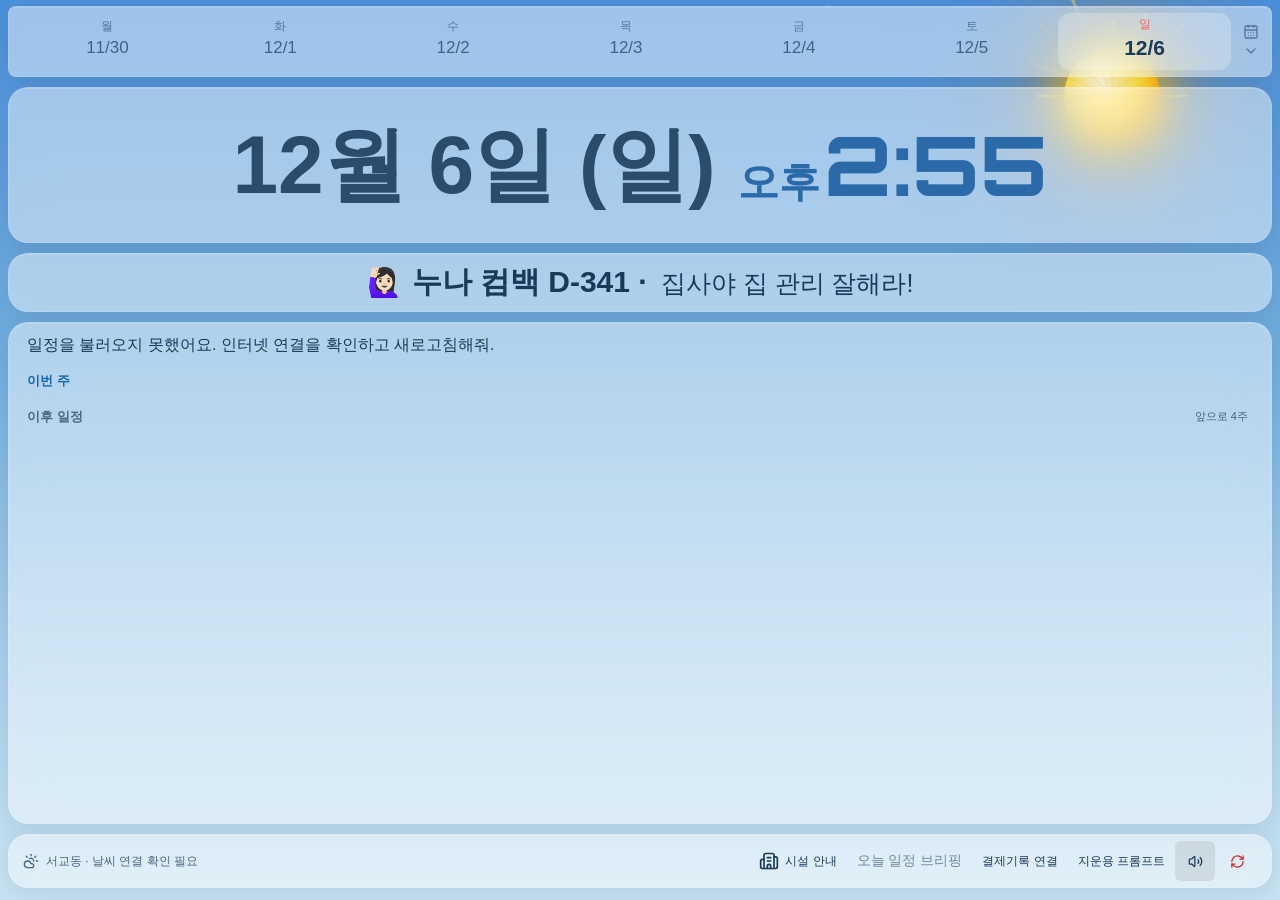
==== commit fa01d95f: "Add capped Google TTS, brother PC handoff and cat payment reminders" ====
--- a/index.html
+++ b/index.html
@@ -9,16 +9,19 @@
   <link rel="stylesheet" href="https://fonts.googleapis.com/css2?family=Orbitron:wght@700;800&display=swap">
   <link rel="stylesheet" href="styles.css">
   <link rel="stylesheet" href="weather-scene.css">
-  <link rel="stylesheet" href="legacy-look.css?v=20261110-message">
+  <link rel="stylesheet" href="legacy-look.css?v=20261110-pet-voice">
   <script defer src="vendor/rrule.js"></script>
   <script defer src="vendor/lucide.min.js"></script>
-  <script defer src="config.js?v=20261110-countdown-now"></script>
+  <script defer src="config.js?v=20261110-pet-voice"></script>
   <script defer src="schedule.js?v=20261110-payments2"></script>
   <script defer src="weather-scene.js"></script>
   <script defer src="facilities.js?v=20261014-facilities"></script>
   <script defer src="briefing.js?v=20261110"></script>
   <script defer src="payments.js?v=20261110"></script>
-  <script defer src="app.js?v=20261110-message"></script>
+  <script defer src="payment-pet.js?v=20261110"></script>
+  <script defer src="cloud-voice.js?v=20261110"></script>
+  <script defer src="handoff.js?v=20261110"></script>
+  <script defer src="app.js?v=20261110-pet-voice"></script>
 </head>
 <body>
   <div id="bg-wrap" aria-hidden="true">
@@ -60,7 +63,7 @@
     </section>
 
     <div class="schedule-layout card">
-      <section id="payment-section" hidden aria-label="결제할 것"><h2>결제할 것</h2><div id="payment-reminders"></div></section>
+      <section id="payment-section" hidden aria-label="결제할 것"><div id="payment-reminders"></div><button id="payment-pet-pause" class="text-button pet-pause" aria-pressed="false" aria-label="고양이 움직임 멈추기">잠깐 쉬기</button></section>
       <section class="today-section" aria-labelledby="today-heading">
         <div hidden><h2 id="today-heading">오늘 일정</h2><span id="today-count"></span></div>
         <div id="today-events" class="today-events"><p class="empty">일정을 불러오고 있어요.</p></div>
@@ -79,7 +82,7 @@
       <button id="facility-toggle" class="text-button" aria-expanded="false" aria-controls="facility-panel"><i data-lucide="building-2"></i> 시설 안내</button>
       <button id="today-briefing" class="text-button" aria-haspopup="dialog" disabled>오늘 일정 브리핑</button>
       <button id="payment-connect" class="text-button" aria-haspopup="dialog">결제기록 연결</button>
-      <button id="background-setup" class="text-button" aria-haspopup="dialog">PC 알림 준비</button>
+      <button id="background-setup" class="text-button" aria-haspopup="dialog">지운용 프롬프트</button>
       <div class="header-tools">
         <button id="sound-toggle" class="icon-button" title="음성 알림 켜기" aria-label="음성 알림 켜기" aria-pressed="false"><i data-lucide="volume-x"></i></button>
         <button id="refresh" class="icon-button" title="새로고침" aria-label="새로고침"><i data-lucide="refresh-cw"></i></button>
--- a/legacy-look.css
+++ b/legacy-look.css
@@ -22,13 +22,23 @@
 .briefing-event:hover { background: rgba(128,128,128,.1); }
 .briefing-warning, .briefing-voice-note, .briefing-empty { font-size: 15px; line-height: 1.6; margin: 12px 0; }
 .briefing-read { border: 1px solid currentColor; padding: 8px 14px; min-height: 44px; }
-#payment-section { flex: 0 0 auto; padding: 0 8px 14px; margin-bottom: 10px; border-bottom: 1px solid var(--line); }
-#payment-section h2 { margin: 0 0 8px; font-size: 16px; }
-#payment-reminders { display: flex; flex-wrap: wrap; gap: 8px; }
-.payment-reminder { display: inline-flex; align-items: center; gap: 14px; min-height: 44px; padding: 10px 14px; border: 1px solid currentColor; border-radius: 10px; background: transparent; color: inherit; font-size: 16px; }
-.payment-dday { font-variant-numeric: tabular-nums; }
+#payment-section { flex: 0 0 auto; position: relative; padding: 4px 8px 12px; margin-bottom: 10px; border-bottom: 1px solid var(--line); }
+#payment-reminders { display: grid; gap: 8px; padding-right: 76px; }
+.payment-lane { min-width: 0; min-height: 70px; display: flex; align-items: center; overflow: hidden; }
+.payment-convoy { display: flex; align-items: center; width: max-content; max-width: 100%; }
+.payment-cat { width: 60px; height: 60px; object-fit: contain; flex: 0 0 60px; margin-right: -3px; transform-origin: bottom right; pointer-events: none; }
+.payment-convoy.push-left { flex-direction: row-reverse; }
+.payment-convoy.push-left .payment-cat { margin-right: 0; margin-left: -3px; scale: -1 1; }
+.payment-convoy.is-pushing .payment-cat { animation: catEffort .32s ease-in-out infinite alternate; }
+@keyframes catEffort { from { transform: translateY(0) rotate(-3deg); } to { transform: translateY(-2px) rotate(2deg); } }
+.payment-reminder { display: inline-flex; align-items: center; justify-content: space-between; gap: 18px; min-width: 190px; min-height: 52px; padding: 12px 18px; border: 2px solid #392e48; border-radius: 12px; background: #ffdf91; color: #30253c; font-family: inherit; font-size: 20px; font-weight: 700; box-shadow: 0 3px 8px rgba(48,37,60,.12); }
+.payment-dday { font-variant-numeric: tabular-nums; white-space: nowrap; font-size: 22px; }
+.payment-urgent { background: #ffd0bb; }
 .payment-urgent .payment-dday { animation: paymentPulse 1.8s ease-in-out infinite; }
 @keyframes paymentPulse { 0%,100% { opacity: 1; } 50% { opacity: .55; } }
+.pet-pause { position: absolute; top: 24px; right: 8px; font-size: 12px; min-height: 32px; padding: 4px 8px; text-decoration: underline; }
+@media (max-width: 620px) { #payment-reminders { padding-right: 0; } #payment-section { padding-bottom: 34px; } .pet-pause { top: auto; bottom: 0; } .payment-reminder { min-width: 170px; font-size: 18px; padding: 10px 14px; gap: 12px; } .payment-dday { font-size: 20px; } .payment-cat { width: 52px; height: 52px; flex-basis: 52px; } }
+@media (prefers-reduced-motion: reduce) { .payment-convoy.is-pushing .payment-cat { animation: none; } }
 .payment-field { display: grid; gap: 8px; margin: 18px 0; font-size: 16px; }
 .payment-field input { min-width: 0; width: 100%; min-height: 44px; padding: 10px 12px; border: 1px solid currentColor; border-radius: 8px; font: inherit; color: inherit; background: transparent; }
 .payment-confirm { min-height: 44px; padding: 10px 16px; border: 1px solid currentColor; }
@@ -37,7 +47,8 @@
 footer #payment-connect, footer #background-setup { font-size: 12px; min-height: 44px; }
 footer { flex-wrap: wrap; }
 .payment-confirm + .payment-confirm { margin-left: 8px; }
-.payment-reminder:hover, .payment-confirm:hover { background: rgba(128,128,128,.12); }
+.payment-reminder:hover { background: #ffe9b2; }
+.payment-confirm:hover { background: rgba(128,128,128,.12); }
 .payment-reminder:focus-visible, .payment-confirm:focus-visible, .payment-field input:focus-visible { outline: 2px solid currentColor; outline-offset: 3px; }
 @media (prefers-reduced-motion: reduce) { .payment-urgent .payment-dday { animation: none; } }
 footer #today-briefing { min-height: 44px; white-space: nowrap; font-size: 14px; }
@@ -222,3 +233,6 @@
 @media (max-width: 620px) { html,body { height: auto; min-height: 100%; overflow: auto; } #dashboard { height: auto !important; min-height: 100vh; display: flex; padding: 6px 7px 10px; gap: 8px; } .card { border-radius: 16px; } .strip-day { min-height: 53px; } .strip-day .strip-date { font-size: 14px; } .strip-day.today .strip-date { font-size: 17px; } #weekly-toggle { padding: 5px; } .day-header { flex-direction: column; gap: 8px; min-height: 142px; padding: 16px 10px; } #day-title { font-size: 38px; } #clock { font-size: 44px; } .message-band { padding: 5px 10px 12px; } .message-heading { flex-wrap: wrap; gap: 0; } #message-source { font-size: 9px; } #sync-status { font-size: 9px; max-width: none; } .header-tools { gap: 0; } .message-body { padding: 3px 0 0; gap: 7px; } #message-symbol { font-size: 23px; } #message-text { font-size: 19px; } .schedule-layout { padding: 12px 10px; overflow: visible; flex: none; } .today-section { max-height: none; overflow: visible; } .event-card { grid-template-columns: 100px minmax(0,1fr); gap: 8px; padding: 10px 0; } .event-time { font-size: 21px; } .event-card h3 { font-size: 22px; } .event-note { grid-column: 2; text-align: left; font-size: 10px; margin-top: -4px; } .status-tag { font-size: 10px; padding: 4px 6px; } .event-departure { grid-column: 2; font-size: 13px; } .upcoming-section { overflow: visible; padding: 0; } .event-row { grid-template-columns: 52px 94px minmax(0,1fr); gap: 5px 7px; padding: 10px 0; } .row-dday { grid-row: 1 / 3; font-size: 13px; width: 52px; } .row-date { font-size: 15px; } .row-date small { font-size: 12px; margin-left: 1px; } .row-time { grid-column: 2; grid-row: 2; font-size: 13px; } .row-title { grid-column: 3; grid-row: 1 / 3; font-size: 17px; } .row-meta { display: none; } .empty-today h3 { font-size: 20px; } footer { padding: 4px 8px; gap: 4px; font-size: 10px; } footer .text-button { font-size: 10px; padding: 0 4px; } #calendar-panel { padding: 12px 8px; } .calendar-toolbar { gap: 8px; } .calendar-cell { padding: 3px; } .calendar-event { font-size: 10px; } .calendar-controls { gap: 0; } .calendar-heading h2 { font-size: 18px; } #facility-panel { right: 10px; } }
 @media (prefers-reduced-motion: reduce) { #bg-wrap *, .clock-colon, .today-event, .today-event .row-dday, .today-event .row-dday::before, .today-event .row-dday::after { animation: none !important; } }
 @media (max-width: 620px) { .row-reminder { grid-column: 3; } }
+
+.handoff-prompt { display: block; width: 100%; min-height: 280px; resize: vertical; margin: 16px 0; padding: 14px; border: 1px solid currentColor; border-radius: 8px; background: transparent; color: inherit; font: inherit; font-size: 15px; line-height: 1.65; }
+.handoff-prompt:focus-visible { outline: 2px solid currentColor; outline-offset: 3px; }
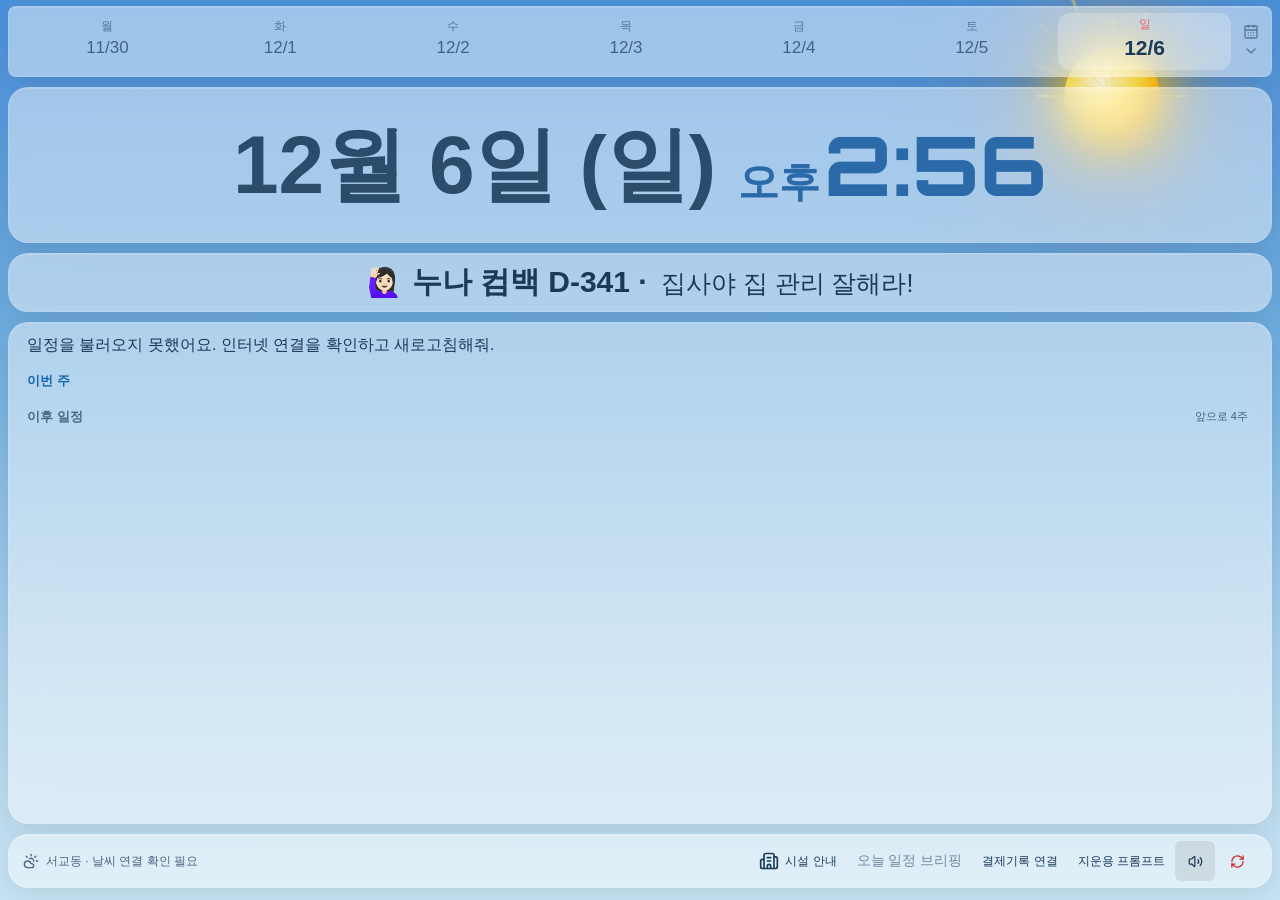
==== commit 17625143: "Keep reservation confirmation note beside its title" ====
--- a/index.html
+++ b/index.html
@@ -9,7 +9,7 @@
   <link rel="stylesheet" href="https://fonts.googleapis.com/css2?family=Orbitron:wght@700;800&display=swap">
   <link rel="stylesheet" href="styles.css">
   <link rel="stylesheet" href="weather-scene.css">
-  <link rel="stylesheet" href="legacy-look.css?v=20261110-pet-voice">
+  <link rel="stylesheet" href="legacy-look.css?v=20261110-reservation-inline">
   <script defer src="vendor/rrule.js"></script>
   <script defer src="vendor/lucide.min.js"></script>
   <script defer src="config.js?v=20261110-pet-voice"></script>
@@ -21,7 +21,7 @@
   <script defer src="payment-pet.js?v=20261110"></script>
   <script defer src="cloud-voice.js?v=20261110"></script>
   <script defer src="handoff.js?v=20261110"></script>
-  <script defer src="app.js?v=20261110-pet-voice"></script>
+  <script defer src="app.js?v=20261110-reservation-inline"></script>
 </head>
 <body>
   <div id="bg-wrap" aria-hidden="true">
--- a/legacy-look.css
+++ b/legacy-look.css
@@ -236,3 +236,8 @@
 
 .handoff-prompt { display: block; width: 100%; min-height: 280px; resize: vertical; margin: 16px 0; padding: 14px; border: 1px solid currentColor; border-radius: 8px; background: transparent; color: inherit; font: inherit; font-size: 15px; line-height: 1.65; }
 .handoff-prompt:focus-visible { outline: 2px solid currentColor; outline-offset: 3px; }
+
+/* Keep the reservation name and its confirmation note on the same line. */
+.pending-content { display: flex; align-items: center; gap: 12px; min-width: 0; }
+.pending-content .row-title { min-width: 0; overflow: hidden; text-overflow: ellipsis; white-space: nowrap; }
+.pending-content .row-meta { display: inline-block; flex: 0 0 auto; white-space: nowrap; padding: 6px 8px; font-size: 12px; }
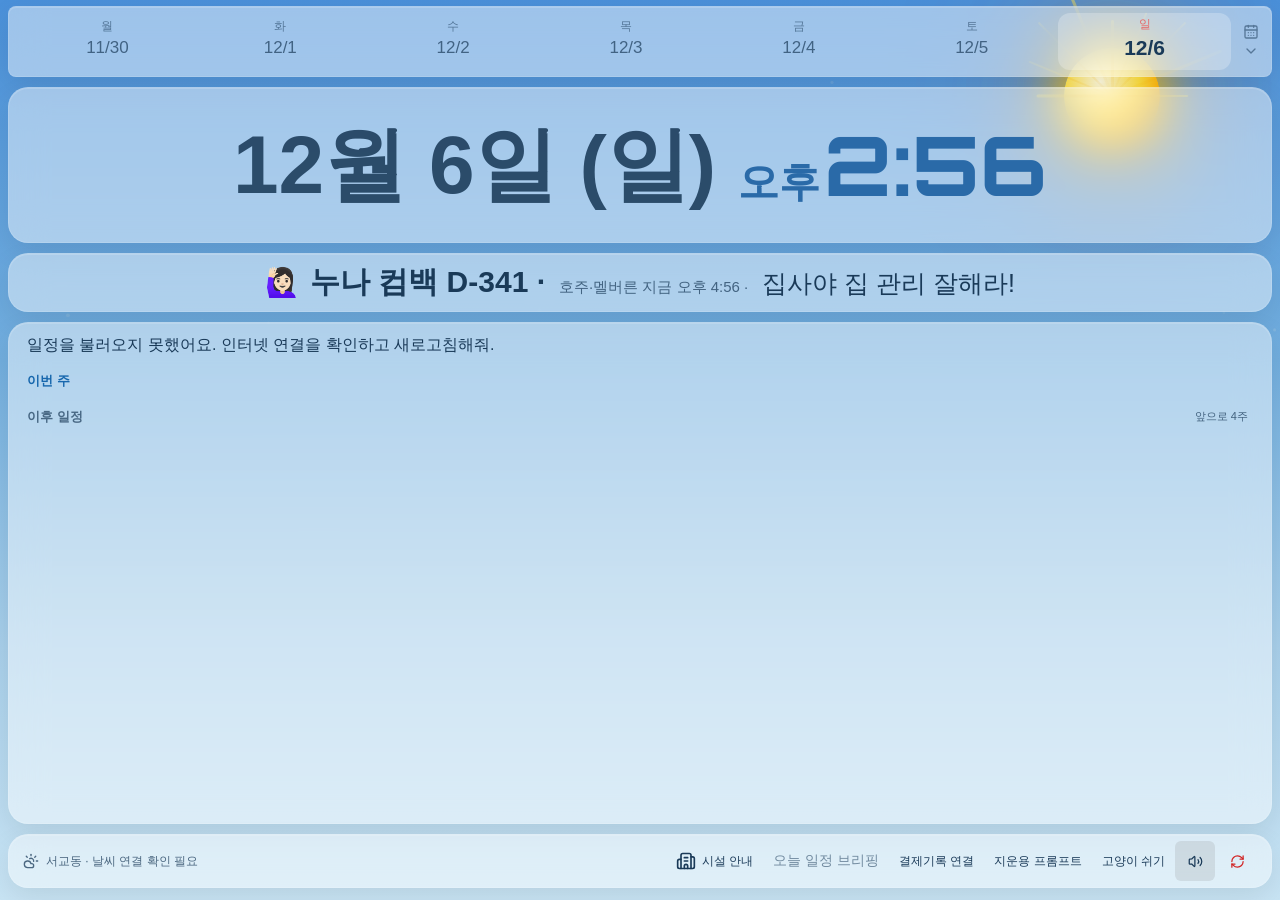
==== commit 4f510cff: "Add cat routines, resumed gym access and subtle Melbourne clock" ====
--- a/index.html
+++ b/index.html
@@ -7,21 +7,23 @@
   <meta name="theme-color" content="#eef4f7">
   <title>우리 집 대시보드</title>
   <link rel="stylesheet" href="https://fonts.googleapis.com/css2?family=Orbitron:wght@700;800&display=swap">
-  <link rel="stylesheet" href="styles.css">
+  <link rel="stylesheet" href="styles.css?v=20261116-readable">
   <link rel="stylesheet" href="weather-scene.css">
-  <link rel="stylesheet" href="legacy-look.css?v=20261110-reservation-inline">
+  <link rel="stylesheet" href="legacy-look.css?v=20261116-melbourne">
   <script defer src="vendor/rrule.js"></script>
   <script defer src="vendor/lucide.min.js"></script>
   <script defer src="config.js?v=20261110-pet-voice"></script>
   <script defer src="schedule.js?v=20261110-payments2"></script>
   <script defer src="weather-scene.js"></script>
-  <script defer src="facilities.js?v=20261014-facilities"></script>
-  <script defer src="briefing.js?v=20261110"></script>
+  <script defer src="facilities.js?v=20261116-resumed"></script>
+  <script defer src="house-cat.js?v=20261116-cat-routine"></script>
+  <link rel="stylesheet" href="house-cat.css?v=20261116-cat-routine">
+  <script defer src="briefing.js?v=20261116-melbourne"></script>
   <script defer src="payments.js?v=20261110"></script>
-  <script defer src="payment-pet.js?v=20261110"></script>
+  <script defer src="payment-pet.js?v=20261116-cat-routine"></script>
   <script defer src="cloud-voice.js?v=20261110"></script>
   <script defer src="handoff.js?v=20261110"></script>
-  <script defer src="app.js?v=20261110-reservation-inline"></script>
+  <script defer src="app.js?v=20261116-melbourne"></script>
 </head>
 <body>
   <div id="bg-wrap" aria-hidden="true">
@@ -53,17 +55,17 @@
 
     <section class="day-header card" aria-label="현재 날짜와 시각">
       <div><p id="full-date"></p><h1 id="day-title">오늘</h1></div>
-      <time id="clock"></time>
+  <time id="clock" aria-label="한국 현재 시각"></time>
     </section>
 
     <section class="message-band card" aria-label="오늘의 한마디">
       <p id="message-source" hidden>오늘의 한마디</p>
       <span id="sync-status" class="sr-only" role="status">일정 불러오는 중</span>
-      <div class="message-body"><span id="message-symbol" aria-hidden="true">🙋🏻‍♀️</span><div class="message-copy" tabindex="0" aria-label="오늘의 한마디 · 긴 문구는 좌우로 스크롤할 수 있어요"><div class="message-track"><strong id="return-countdown" hidden></strong><p id="message-text">날씨를 확인하고 있어. 나가기 전에 비 오는지 보고, 쌀쌀하면 겉옷 챙겨가.</p></div></div></div>
+      <div class="message-body"><span id="message-symbol" aria-hidden="true">🙋🏻‍♀️</span><div class="message-copy" tabindex="0" aria-label="오늘의 한마디 · 긴 문구는 좌우로 스크롤할 수 있어요"><div class="message-track"><strong id="return-countdown" hidden></strong><time id="australia-time" title="누나가 있는 멜버른의 현지 시각 · 서머타임 자동 반영" hidden></time><p id="message-text">날씨를 확인하고 있어. 나가기 전에 비 오는지 보고, 쌀쌀하면 겉옷 챙겨가.</p></div></div></div>
     </section>
 
     <div class="schedule-layout card">
-      <section id="payment-section" hidden aria-label="결제할 것"><div id="payment-reminders"></div><button id="payment-pet-pause" class="text-button pet-pause" aria-pressed="false" aria-label="고양이 움직임 멈추기">잠깐 쉬기</button></section>
+      <section id="payment-section" hidden aria-label="결제할 것"><div id="payment-reminders"></div></section>
       <section class="today-section" aria-labelledby="today-heading">
         <div hidden><h2 id="today-heading">오늘 일정</h2><span id="today-count"></span></div>
         <div id="today-events" class="today-events"><p class="empty">일정을 불러오고 있어요.</p></div>
@@ -83,13 +85,14 @@
       <button id="today-briefing" class="text-button" aria-haspopup="dialog" disabled>오늘 일정 브리핑</button>
       <button id="payment-connect" class="text-button" aria-haspopup="dialog">결제기록 연결</button>
       <button id="background-setup" class="text-button" aria-haspopup="dialog">지운용 프롬프트</button>
+      <button id="payment-pet-pause" class="text-button" aria-pressed="false" aria-label="고양이 움직임 멈추기">고양이 쉬기</button>
       <div class="header-tools">
         <button id="sound-toggle" class="icon-button" title="음성 알림 켜기" aria-label="음성 알림 켜기" aria-pressed="false"><i data-lucide="volume-x"></i></button>
         <button id="refresh" class="icon-button" title="새로고침" aria-label="새로고침"><i data-lucide="refresh-cw"></i></button>
       </div>
     </footer>
     <aside id="facility-panel" class="card" hidden aria-label="시설 안내">
-      <button id="facility-gym" class="facility-option" aria-haspopup="dialog" title="헬스장 운영시간과 상태"><strong>헬스장</strong><span id="gym-summary">회원권 일시 중지</span><i data-lucide="chevron-right"></i></button>
+      <button id="facility-gym" class="facility-option" aria-haspopup="dialog" title="헬스장 운영시간과 상태"><strong>헬스장</strong><span id="gym-summary">회원권 이용 가능 · 운동 재개</span><i data-lucide="chevron-right"></i></button>
       <button id="facility-roof" class="facility-option" aria-haspopup="dialog" title="옥상 운영시간과 상태"><strong>옥상</strong><span id="roof-summary">폐쇄</span><i data-lucide="chevron-right"></i></button>
       <button id="facility-library" class="facility-option" aria-haspopup="dialog" title="도서관 운영시간과 상태"><strong>도서관</strong><span id="library-hours">운영시간 확인 중</span><i data-lucide="chevron-right"></i></button>
     </aside>
--- a/styles.css
+++ b/styles.css
@@ -124,7 +124,7 @@
 #alert p { margin-top: 4px; font-size: 14px; }
 @media (min-width: 1200px) { #dashboard { padding: 22px 48px 16px; } .event-card h3 { font-size: 30px; } .event-time { font-size: 32px; } .schedule-layout { gap: 48px; } .upcoming-section { padding-left: 40px; } }
 @media (max-width: 850px) { #dashboard { padding: 12px 20px; } .schedule-layout { grid-template-columns: minmax(0,1fr) minmax(0,1fr); gap: 20px; } .upcoming-section { padding-left: 20px; } #clock { font-size: 40px; } .day-header { padding: 20px 0; } .event-card { padding: 16px; } .event-card h3 { font-size: 22px; } .event-time { font-size: 24px; } .row-title { font-size: 15px; } .event-row { grid-template-columns: 50px minmax(0,1fr); gap: 10px; } .row-time { grid-column: 2; margin-top: -5px; } #message-text { font-size: 19px; } }
-@media (max-width: 620px) { #dashboard { padding: 10px 14px; } .brand { font-size: 14px; } #sync-status { font-size: 10px; max-width: 155px; } .header-tools { gap: 0; } .masthead { margin-bottom: 7px; } #weekly-toggle { padding: 5px; } .strip-day { min-height: 52px; } .strip-day .strip-date { font-size: 14px; } .strip-day .weekday { font-size: 11px; } .calendar-indicator { padding-left: 4px; } #full-date { font-size: 13px; } #day-title { font-size: 27px; } #clock { font-size: 32px; } #clock .ampm { font-size: 12px; margin-right: 4px; } .message-band { padding: 12px; gap: 10px; margin-bottom: 20px; } #message-text { font-size: 17px; } .message-icon svg { width: 22px; height: 22px; } .schedule-layout { display: block; } .upcoming-section { padding-left: 0; border-left: 0; margin-top: 28px; } .event-row { grid-template-columns: 55px minmax(0,1fr) auto; } .row-time { grid-column: auto; margin-top: 0; font-size: 12px; } .calendar-toolbar { align-items: flex-start; flex-direction: column; } .calendar-controls { width: 100%; justify-content: space-between; } .calendar-heading h2 { font-size: 19px; } .calendar-cell { padding: 3px; min-height: 92px; } .calendar-event { font-size: 10px; padding: 3px; border-left-width: 2px; } .calendar-event .cal-time { font-size: 9px; } .day-number { min-width: 28px; min-height: 30px; font-size: 12px; } .calendar-weekday { padding: 6px 0; } .dialog { padding: 32px 20px 22px; } .dialog h2 { font-size: 23px; } }
+@media (max-width: 620px) { #dashboard { padding: 10px 14px; } .brand { font-size: 14px; } #sync-status { font-size: 11px; max-width: 155px; } .header-tools { gap: 0; } .masthead { margin-bottom: 7px; } #weekly-toggle { padding: 5px; } .strip-day { min-height: 52px; } .strip-day .strip-date { font-size: 14px; } .strip-day .weekday { font-size: 11px; } .calendar-indicator { padding-left: 4px; } #full-date { font-size: 13px; } #day-title { font-size: 27px; } #clock { font-size: 32px; } #clock .ampm { font-size: 12px; margin-right: 4px; } .message-band { padding: 12px; gap: 10px; margin-bottom: 20px; } #message-text { font-size: 17px; } .message-icon svg { width: 22px; height: 22px; } .schedule-layout { display: block; } .upcoming-section { padding-left: 0; border-left: 0; margin-top: 28px; } .event-row { grid-template-columns: 55px minmax(0,1fr) auto; } .row-time { grid-column: auto; margin-top: 0; font-size: 12px; } .calendar-toolbar { align-items: flex-start; flex-direction: column; } .calendar-controls { width: 100%; justify-content: space-between; } .calendar-heading h2 { font-size: 19px; } .calendar-cell { padding: 3px; min-height: 92px; } .calendar-event { font-size: 11px; padding: 3px; border-left-width: 2px; } .calendar-event .cal-time { font-size: 11px; } .day-number { min-width: 28px; min-height: 30px; font-size: 12px; } .calendar-weekday { padding: 6px 0; } .dialog { padding: 32px 20px 22px; } .dialog h2 { font-size: 23px; } }
 @media (max-width: 620px) { #dashboard { display: block; height: auto; } .today-section, .upcoming-section { overflow: visible; padding-right: 0; } #calendar-grid { grid-auto-rows: minmax(92px,auto); } #facility-panel { right: 14px; } }
 @media (max-height: 700px) and (min-width: 621px) { .day-header { padding: 14px 0; } #day-title { font-size: 28px; } #clock { font-size: 36px; } .message-band { margin-bottom: 16px; padding: 10px 16px; } #message-text { font-size: 18px; } .event-card { padding: 14px 18px; } .event-card h3 { font-size: 23px; } }
 @media (prefers-reduced-motion: reduce) { * { scroll-behavior: auto !important; } }
--- a/legacy-look.css
+++ b/legacy-look.css
@@ -6,6 +6,9 @@
 .message-track { display: inline-flex; align-items: baseline; gap: 14px; white-space: nowrap; width: max-content; max-width: none; }
 #return-countdown { display: inline; font-size: clamp(20px, 2.5vw, 30px); line-height: 1.35; font-variant-numeric: tabular-nums; }
 #return-countdown[hidden] { display: none; }
+#australia-time { font-size: clamp(12px, 1.2vw, 15px); font-weight: 400; color: inherit; opacity: .72; font-variant-numeric: tabular-nums; }
+#australia-time[hidden] { display: none; }
+#australia-time::after { content: ' ·'; }
 .message-track #message-text { display: inline; margin: 0; white-space: nowrap; overflow-wrap: normal; font-size: clamp(19px, 2vw, 25px); }
 #return-countdown:not([hidden])::after { content: ' ·'; }
 .message-copy.is-scrolling .message-track { animation: messageSlide var(--message-duration) linear infinite; }
@@ -88,11 +91,11 @@
 .message-band { display: block; margin: 0; padding: 8px 16px; border-left: 1px solid rgba(255,255,255,.12); }
 .sr-only { position: absolute; width: 1px; height: 1px; margin: -1px; padding: 0; overflow: hidden; clip: rect(0,0,0,0); white-space: nowrap; border: 0; }
 .message-heading { display: flex; justify-content: space-between; align-items: center; min-height: 26px; gap: 8px; }
-#message-source { color: inherit; opacity: .55; font-size: 10px; margin: 0; flex-shrink: 0; }
+#message-source { color: inherit; opacity: .55; font-size: 11px; margin: 0; flex-shrink: 0; }
 .header-tools { gap: 2px; }
 .header-tools .icon-button { width: 40px; height: 40px; }
 .header-tools svg { width: 15px; height: 15px; }
-#sync-status { color: inherit; opacity: .6; font-size: 10px; margin-right: 3px; }
+#sync-status { color: inherit; opacity: .6; font-size: 11px; margin-right: 3px; }
 #sync-status.warning { color: inherit; opacity: .85; }
 .message-body { display: flex; align-items: center; justify-content: center; gap: 10px; text-align: center; padding: 0 12px; }
 #message-symbol { font-size: 28px; flex-shrink: 0; }
@@ -229,8 +232,8 @@
 .dialog .row-meta { display: none; }
 #alert { background: rgba(15,22,38,.94); color: #fff; border-color: rgba(255,255,255,.14); border-radius: 22px; backdrop-filter: blur(24px); -webkit-backdrop-filter: blur(24px); }
 @media (max-height: 700px) and (min-width: 621px) { #dashboard { gap: 7px; } .day-header { min-height: 116px; padding: 12px 20px; } .message-band { padding-bottom: 8px; } #message-text { font-size: 23px; } .event-card { padding: 8px; } .event-card h3 { font-size: 27px; } .event-time { font-size: 27px; } .today-section { margin-bottom: 8px; } }
-@media (max-width: 850px) { .event-card { grid-template-columns: 154px minmax(0,1fr) 62px; gap: 10px; } .event-card h3 { font-size: 25px; } .event-time { font-size: 26px; } .event-row { grid-template-columns: 60px 118px 100px minmax(0,1fr) 56px; gap: 8px; padding: 9px 3px; } .row-dday { width: 60px; font-size: 15px; } .row-date { font-size: 18px; } .row-date small { font-size: 15px; } .row-time { font-size: 17px; } .row-title { font-size: 21px; } .row-meta { font-size: 10px; } #message-text { font-size: 23px; } }
-@media (max-width: 620px) { html,body { height: auto; min-height: 100%; overflow: auto; } #dashboard { height: auto !important; min-height: 100vh; display: flex; padding: 6px 7px 10px; gap: 8px; } .card { border-radius: 16px; } .strip-day { min-height: 53px; } .strip-day .strip-date { font-size: 14px; } .strip-day.today .strip-date { font-size: 17px; } #weekly-toggle { padding: 5px; } .day-header { flex-direction: column; gap: 8px; min-height: 142px; padding: 16px 10px; } #day-title { font-size: 38px; } #clock { font-size: 44px; } .message-band { padding: 5px 10px 12px; } .message-heading { flex-wrap: wrap; gap: 0; } #message-source { font-size: 9px; } #sync-status { font-size: 9px; max-width: none; } .header-tools { gap: 0; } .message-body { padding: 3px 0 0; gap: 7px; } #message-symbol { font-size: 23px; } #message-text { font-size: 19px; } .schedule-layout { padding: 12px 10px; overflow: visible; flex: none; } .today-section { max-height: none; overflow: visible; } .event-card { grid-template-columns: 100px minmax(0,1fr); gap: 8px; padding: 10px 0; } .event-time { font-size: 21px; } .event-card h3 { font-size: 22px; } .event-note { grid-column: 2; text-align: left; font-size: 10px; margin-top: -4px; } .status-tag { font-size: 10px; padding: 4px 6px; } .event-departure { grid-column: 2; font-size: 13px; } .upcoming-section { overflow: visible; padding: 0; } .event-row { grid-template-columns: 52px 94px minmax(0,1fr); gap: 5px 7px; padding: 10px 0; } .row-dday { grid-row: 1 / 3; font-size: 13px; width: 52px; } .row-date { font-size: 15px; } .row-date small { font-size: 12px; margin-left: 1px; } .row-time { grid-column: 2; grid-row: 2; font-size: 13px; } .row-title { grid-column: 3; grid-row: 1 / 3; font-size: 17px; } .row-meta { display: none; } .empty-today h3 { font-size: 20px; } footer { padding: 4px 8px; gap: 4px; font-size: 10px; } footer .text-button { font-size: 10px; padding: 0 4px; } #calendar-panel { padding: 12px 8px; } .calendar-toolbar { gap: 8px; } .calendar-cell { padding: 3px; } .calendar-event { font-size: 10px; } .calendar-controls { gap: 0; } .calendar-heading h2 { font-size: 18px; } #facility-panel { right: 10px; } }
+@media (max-width: 850px) { .event-card { grid-template-columns: 154px minmax(0,1fr) 62px; gap: 10px; } .event-card h3 { font-size: 25px; } .event-time { font-size: 26px; } .event-row { grid-template-columns: 60px 118px 100px minmax(0,1fr) 56px; gap: 8px; padding: 9px 3px; } .row-dday { width: 60px; font-size: 15px; } .row-date { font-size: 18px; } .row-date small { font-size: 15px; } .row-time { font-size: 17px; } .row-title { font-size: 21px; } .row-meta { font-size: 11px; } #message-text { font-size: 23px; } }
+@media (max-width: 620px) { html,body { height: auto; min-height: 100%; overflow: auto; } #dashboard { height: auto !important; min-height: 100vh; display: flex; padding: 6px 7px 10px; gap: 8px; } .card { border-radius: 16px; } .strip-day { min-height: 53px; } .strip-day .strip-date { font-size: 14px; } .strip-day.today .strip-date { font-size: 17px; } #weekly-toggle { padding: 5px; } .day-header { flex-direction: column; gap: 8px; min-height: 142px; padding: 16px 10px; } #day-title { font-size: 38px; } #clock { font-size: 44px; } .message-band { padding: 5px 10px 12px; } .message-heading { flex-wrap: wrap; gap: 0; } #message-source { font-size: 11px; } #sync-status { font-size: 11px; max-width: none; } .header-tools { gap: 0; } .message-body { padding: 3px 0 0; gap: 7px; } #message-symbol { font-size: 23px; } #message-text { font-size: 19px; } .schedule-layout { padding: 12px 10px; overflow: visible; flex: none; } .today-section { max-height: none; overflow: visible; } .event-card { grid-template-columns: 100px minmax(0,1fr); gap: 8px; padding: 10px 0; } .event-time { font-size: 21px; } .event-card h3 { font-size: 22px; } .event-note { grid-column: 2; text-align: left; font-size: 11px; margin-top: -4px; } .status-tag { font-size: 11px; padding: 4px 6px; } .event-departure { grid-column: 2; font-size: 13px; } .upcoming-section { overflow: visible; padding: 0; } .event-row { grid-template-columns: 52px 94px minmax(0,1fr); gap: 5px 7px; padding: 10px 0; } .row-dday { grid-row: 1 / 3; font-size: 13px; width: 52px; } .row-date { font-size: 15px; } .row-date small { font-size: 12px; margin-left: 1px; } .row-time { grid-column: 2; grid-row: 2; font-size: 13px; } .row-title { grid-column: 3; grid-row: 1 / 3; font-size: 17px; } .row-meta { display: none; } .empty-today h3 { font-size: 20px; } footer { padding: 4px 8px; gap: 4px; font-size: 11px; } footer .text-button { font-size: 11px; padding: 0 4px; } #calendar-panel { padding: 12px 8px; } .calendar-toolbar { gap: 8px; } .calendar-cell { padding: 3px; } .calendar-event { font-size: 11px; } .calendar-controls { gap: 0; } .calendar-heading h2 { font-size: 18px; } #facility-panel { right: 10px; } }
 @media (prefers-reduced-motion: reduce) { #bg-wrap *, .clock-colon, .today-event, .today-event .row-dday, .today-event .row-dday::before, .today-event .row-dday::after { animation: none !important; } }
 @media (max-width: 620px) { .row-reminder { grid-column: 3; } }
 
--- a/house-cat.css
+++ b/house-cat.css
@@ -0,0 +1,41 @@
+.house-cat-home .row-title { position: relative; min-width: 0; display: flex; align-items: center; gap: 4px; min-height: 58px; }
+.house-cat-home .row-title-text { display: inline-block; min-width: 0; overflow-wrap: anywhere; }
+.house-cat { display: inline-block; flex: 0 0 58px; width: 58px; height: 58px; pointer-events: none; }
+.house-cat-sprite { display: block; width: 100%; height: 100%; background-repeat: no-repeat; background-position: left center; }
+.cat-punch .house-cat-sprite { background-image: url('assets/house-cat-punch.png'); background-size: 200% 100%; animation: houseCatPunch 4.8s steps(1) infinite; }
+.cat-punch .row-title-text { transform-origin: right center; animation: houseCatTap 4.8s ease-out infinite; }
+.cat-rest .house-cat-sprite { background-image: url('assets/house-cat-lying.png'); background-size: 200% 100%; animation: houseCatTail 2.4s steps(1) infinite; }
+.cat-walk .house-cat { position: absolute; left: var(--cat-walk-left); top: 50%; margin-top: -29px; animation: houseCatWalk var(--cat-walk-seconds) linear infinite; }
+.cat-walk .house-cat-sprite { background-image: url('assets/house-cat-walk.png'); background-size: 400% 100%; animation: houseCatSteps .7s steps(4) infinite; }
+.cat-push .row-title { display: block; overflow: hidden; }
+.urgent-cat-convoy { min-height: 58px; }
+.urgent-cat-convoy .payment-cat { width: 52px; height: 52px; flex-basis: 52px; }
+.urgent-cat-convoy .row-title-text { flex: 0 1 auto; }
+.cat-paused .house-cat, .cat-paused .house-cat-sprite, .cat-paused .row-title-text,
+.house-cat-home:hover .house-cat, .house-cat-home:hover .house-cat-sprite, .house-cat-home:hover .row-title-text,
+.house-cat-home:focus-visible .house-cat, .house-cat-home:focus-visible .house-cat-sprite, .house-cat-home:focus-visible .row-title-text { animation-play-state: paused; }
+@keyframes houseCatPunch { 0%, 9%, 23%, 100% { background-position: left center; } 5%, 19% { background-position: right center; } }
+@keyframes houseCatTap {
+  0%, 4%, 10%, 18%, 24%, 100% { transform: translateX(0) rotate(0); }
+  5%, 19% { transform: translateX(-2px) rotate(-.6deg); }
+  7%, 21% { transform: translateX(1px) rotate(.3deg); }
+}
+@keyframes houseCatTail { 0%, 100% { background-position: left center; } 50% { background-position: right center; } }
+@keyframes houseCatSteps { to { background-position: 133.333333% center; } }
+@keyframes houseCatWalk {
+  0% { transform: translateX(0) scaleX(1); }
+  49% { transform: translateX(var(--cat-walk-distance)) scaleX(1); }
+  50% { transform: translateX(var(--cat-walk-distance)) scaleX(-1); }
+  99% { transform: translateX(0) scaleX(-1); }
+  100% { transform: translateX(0) scaleX(1); }
+}
+#payment-reminders { padding-right: 0; }
+@media (max-width: 620px) {
+  .house-cat-home .row-title { min-height: 44px; }
+  .house-cat { width: 44px; height: 44px; flex-basis: 44px; }
+  .cat-walk .house-cat { margin-top: -22px; }
+  #payment-section { padding-bottom: 12px; }
+}
+@media (prefers-reduced-motion: reduce) {
+  .house-cat, .house-cat-sprite, .cat-punch .row-title-text { animation: none; }
+}
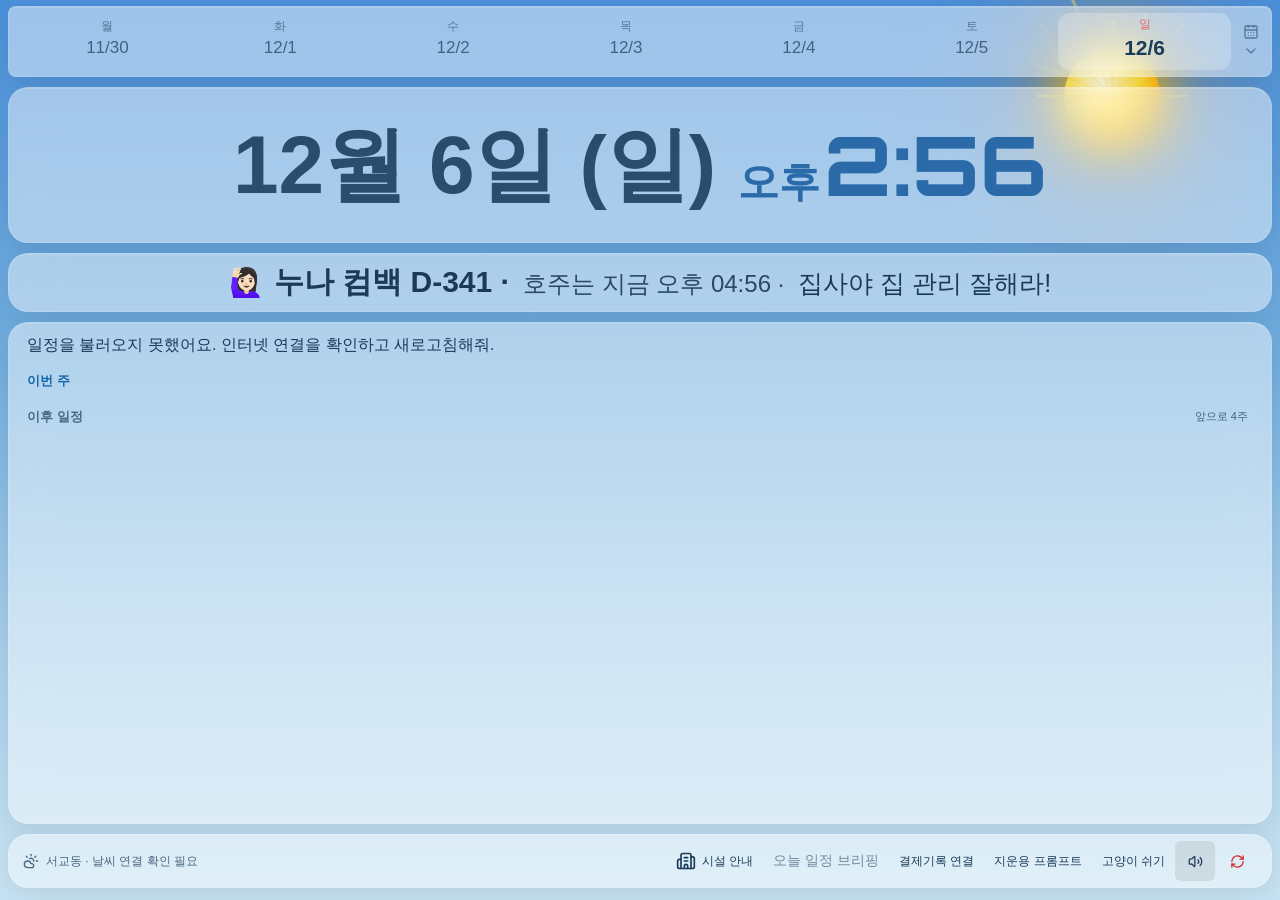
==== commit f9d0d969: "Make Australian local time larger and easier to read" ====
--- a/index.html
+++ b/index.html
@@ -9,7 +9,7 @@
   <link rel="stylesheet" href="https://fonts.googleapis.com/css2?family=Orbitron:wght@700;800&display=swap">
   <link rel="stylesheet" href="styles.css?v=20261116-readable">
   <link rel="stylesheet" href="weather-scene.css">
-  <link rel="stylesheet" href="legacy-look.css?v=20261116-melbourne">
+  <link rel="stylesheet" href="legacy-look.css?v=20261117-australia-readable">
   <script defer src="vendor/rrule.js"></script>
   <script defer src="vendor/lucide.min.js"></script>
   <script defer src="config.js?v=20261110-pet-voice"></script>
@@ -18,7 +18,7 @@
   <script defer src="facilities.js?v=20261116-resumed"></script>
   <script defer src="house-cat.js?v=20261116-cat-routine"></script>
   <link rel="stylesheet" href="house-cat.css?v=20261116-cat-routine">
-  <script defer src="briefing.js?v=20261116-melbourne"></script>
+  <script defer src="briefing.js?v=20261117-australia-readable"></script>
   <script defer src="payments.js?v=20261110"></script>
   <script defer src="payment-pet.js?v=20261116-cat-routine"></script>
   <script defer src="cloud-voice.js?v=20261110"></script>
--- a/legacy-look.css
+++ b/legacy-look.css
@@ -6,7 +6,7 @@
 .message-track { display: inline-flex; align-items: baseline; gap: 14px; white-space: nowrap; width: max-content; max-width: none; }
 #return-countdown { display: inline; font-size: clamp(20px, 2.5vw, 30px); line-height: 1.35; font-variant-numeric: tabular-nums; }
 #return-countdown[hidden] { display: none; }
-#australia-time { font-size: clamp(12px, 1.2vw, 15px); font-weight: 400; color: inherit; opacity: .72; font-variant-numeric: tabular-nums; }
+#australia-time { font-size: clamp(18px, 2vw, 24px); font-weight: 500; color: inherit; opacity: .9; font-variant-numeric: tabular-nums; }
 #australia-time[hidden] { display: none; }
 #australia-time::after { content: ' ·'; }
 .message-track #message-text { display: inline; margin: 0; white-space: nowrap; overflow-wrap: normal; font-size: clamp(19px, 2vw, 25px); }
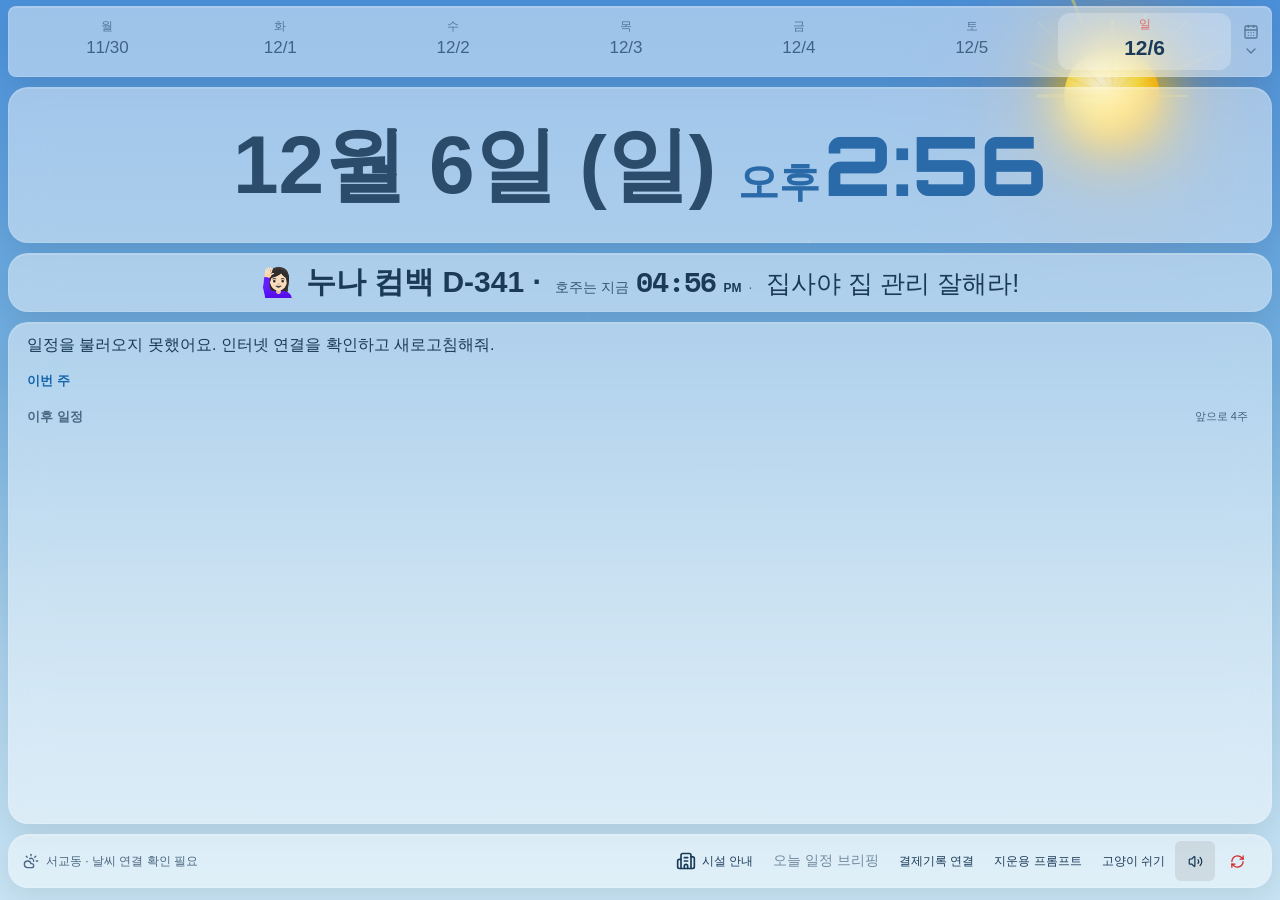
==== commit 17822490: "Emphasize Australian clock digits with AM PM styling" ====
--- a/index.html
+++ b/index.html
@@ -6,10 +6,10 @@
   <meta name="apple-mobile-web-app-capable" content="yes">
   <meta name="theme-color" content="#eef4f7">
   <title>우리 집 대시보드</title>
-  <link rel="stylesheet" href="https://fonts.googleapis.com/css2?family=Orbitron:wght@700;800&display=swap">
+  <link rel="stylesheet" href="https://fonts.googleapis.com/css2?family=Orbitron:wght@700;800&family=Space+Mono:wght@700&display=swap">
   <link rel="stylesheet" href="styles.css?v=20261116-readable">
   <link rel="stylesheet" href="weather-scene.css">
-  <link rel="stylesheet" href="legacy-look.css?v=20261117-australia-readable">
+  <link rel="stylesheet" href="legacy-look.css?v=20261117-australia-ampm">
   <script defer src="vendor/rrule.js"></script>
   <script defer src="vendor/lucide.min.js"></script>
   <script defer src="config.js?v=20261110-pet-voice"></script>
@@ -18,12 +18,12 @@
   <script defer src="facilities.js?v=20261116-resumed"></script>
   <script defer src="house-cat.js?v=20261116-cat-routine"></script>
   <link rel="stylesheet" href="house-cat.css?v=20261116-cat-routine">
-  <script defer src="briefing.js?v=20261117-australia-readable"></script>
+  <script defer src="briefing.js?v=20261117-australia-ampm"></script>
   <script defer src="payments.js?v=20261110"></script>
   <script defer src="payment-pet.js?v=20261116-cat-routine"></script>
   <script defer src="cloud-voice.js?v=20261110"></script>
   <script defer src="handoff.js?v=20261110"></script>
-  <script defer src="app.js?v=20261116-melbourne"></script>
+  <script defer src="app.js?v=20261117-australia-ampm"></script>
 </head>
 <body>
   <div id="bg-wrap" aria-hidden="true">
@@ -61,7 +61,7 @@
     <section class="message-band card" aria-label="오늘의 한마디">
       <p id="message-source" hidden>오늘의 한마디</p>
       <span id="sync-status" class="sr-only" role="status">일정 불러오는 중</span>
-      <div class="message-body"><span id="message-symbol" aria-hidden="true">🙋🏻‍♀️</span><div class="message-copy" tabindex="0" aria-label="오늘의 한마디 · 긴 문구는 좌우로 스크롤할 수 있어요"><div class="message-track"><strong id="return-countdown" hidden></strong><time id="australia-time" title="누나가 있는 멜버른의 현지 시각 · 서머타임 자동 반영" hidden></time><p id="message-text">날씨를 확인하고 있어. 나가기 전에 비 오는지 보고, 쌀쌀하면 겉옷 챙겨가.</p></div></div></div>
+      <div class="message-body"><span id="message-symbol" aria-hidden="true">🙋🏻‍♀️</span><div class="message-copy" tabindex="0" aria-label="오늘의 한마디 · 긴 문구는 좌우로 스크롤할 수 있어요"><div class="message-track"><strong id="return-countdown" hidden></strong><time id="australia-time" title="누나가 있는 멜버른의 현지 시각 · 서머타임 자동 반영" hidden><span class="australia-label">호주는 지금</span><strong id="australia-digits"></strong><span id="australia-period"></span></time><p id="message-text">날씨를 확인하고 있어. 나가기 전에 비 오는지 보고, 쌀쌀하면 겉옷 챙겨가.</p></div></div></div>
     </section>
 
     <div class="schedule-layout card">
--- a/legacy-look.css
+++ b/legacy-look.css
@@ -6,9 +6,12 @@
 .message-track { display: inline-flex; align-items: baseline; gap: 14px; white-space: nowrap; width: max-content; max-width: none; }
 #return-countdown { display: inline; font-size: clamp(20px, 2.5vw, 30px); line-height: 1.35; font-variant-numeric: tabular-nums; }
 #return-countdown[hidden] { display: none; }
-#australia-time { font-size: clamp(18px, 2vw, 24px); font-weight: 500; color: inherit; opacity: .9; font-variant-numeric: tabular-nums; }
+#australia-time { display: inline-flex; align-items: baseline; gap: 7px; color: inherit; font-variant-numeric: tabular-nums; }
+#australia-time .australia-label { font-size: clamp(12px, 1.2vw, 14px); font-weight: 400; opacity: .8; }
+#australia-digits { font-family: 'Space Mono', monospace; font-size: clamp(22px, 2.4vw, 28px); font-weight: 700; line-height: 1.25; letter-spacing: -.03em; }
+#australia-period { font-size: 12px; font-weight: 600; }
 #australia-time[hidden] { display: none; }
-#australia-time::after { content: ' ·'; }
+#australia-time::after { content: '·'; font-size: 14px; opacity: .7; }
 .message-track #message-text { display: inline; margin: 0; white-space: nowrap; overflow-wrap: normal; font-size: clamp(19px, 2vw, 25px); }
 #return-countdown:not([hidden])::after { content: ' ·'; }
 .message-copy.is-scrolling .message-track { animation: messageSlide var(--message-duration) linear infinite; }
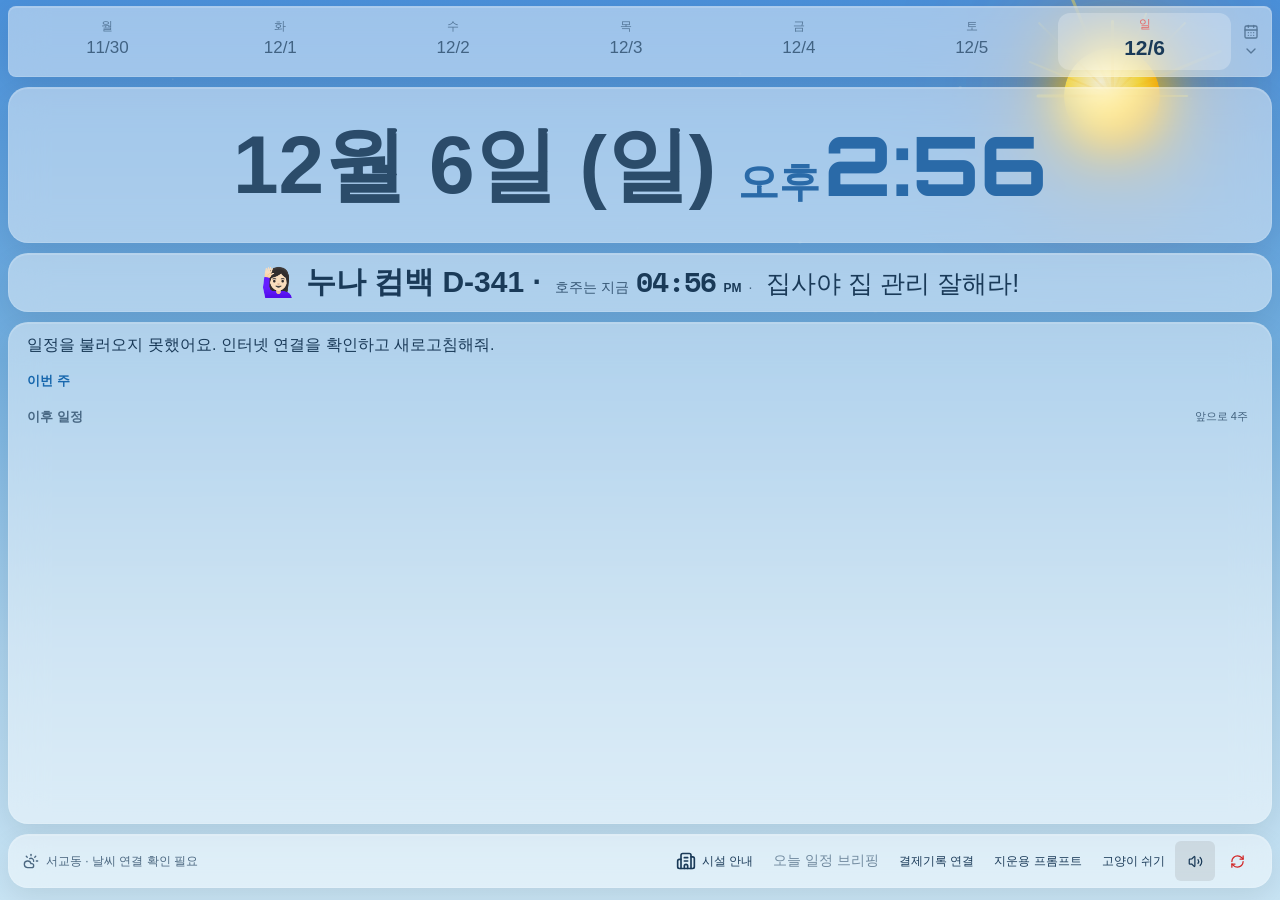
==== commit af1b3556: "Add household service contacts and recycling guide" ====
--- a/index.html
+++ b/index.html
@@ -9,13 +9,13 @@
   <link rel="stylesheet" href="https://fonts.googleapis.com/css2?family=Orbitron:wght@700;800&family=Space+Mono:wght@700&display=swap">
   <link rel="stylesheet" href="styles.css?v=20261116-readable">
   <link rel="stylesheet" href="weather-scene.css">
-  <link rel="stylesheet" href="legacy-look.css?v=20261117-australia-ampm">
+  <link rel="stylesheet" href="legacy-look.css?v=20261117-facility-guide">
   <script defer src="vendor/rrule.js"></script>
   <script defer src="vendor/lucide.min.js"></script>
   <script defer src="config.js?v=20261110-pet-voice"></script>
   <script defer src="schedule.js?v=20261110-payments2"></script>
   <script defer src="weather-scene.js"></script>
-  <script defer src="facilities.js?v=20261116-resumed"></script>
+  <script defer src="facilities.js?v=20261117-facility-guide"></script>
   <script defer src="house-cat.js?v=20261116-cat-routine"></script>
   <link rel="stylesheet" href="house-cat.css?v=20261116-cat-routine">
   <script defer src="briefing.js?v=20261117-australia-ampm"></script>
@@ -23,7 +23,7 @@
   <script defer src="payment-pet.js?v=20261116-cat-routine"></script>
   <script defer src="cloud-voice.js?v=20261110"></script>
   <script defer src="handoff.js?v=20261110"></script>
-  <script defer src="app.js?v=20261117-australia-ampm"></script>
+  <script defer src="app.js?v=20261117-facility-guide"></script>
 </head>
 <body>
   <div id="bg-wrap" aria-hidden="true">
--- a/legacy-look.css
+++ b/legacy-look.css
@@ -189,7 +189,8 @@
 footer { margin: 0; padding: 4px 14px; min-height: 44px; color: inherit; font-size: 12px; }
 footer .text-button { font-size: 12px; min-height: 34px; }
 #weather-summary { opacity: .75; }
-#facility-panel { bottom: 65px; right: 16px; padding: 8px 16px; }
+#facility-panel { bottom: 65px; right: 16px; padding: 8px 16px; max-height: min(65vh, 420px); overflow-y: auto; overscroll-behavior: contain; }
+.facility-contact { display: inline-block; color: inherit; padding: 8px 0; text-decoration: underline; text-underline-offset: 3px; overflow-wrap: anywhere; }
 #facility-panel span { color: inherit; opacity: .75; }
 .facility-option { display: flex; align-items: center; justify-content: space-between; width: 100%; min-height: 48px; gap: 10px; padding: 9px 0; border: 0; border-bottom: 1px solid var(--line); background: transparent; color: inherit; text-align: left; font-size: 14px; }
 .facility-option:last-child { border-bottom: 0; }
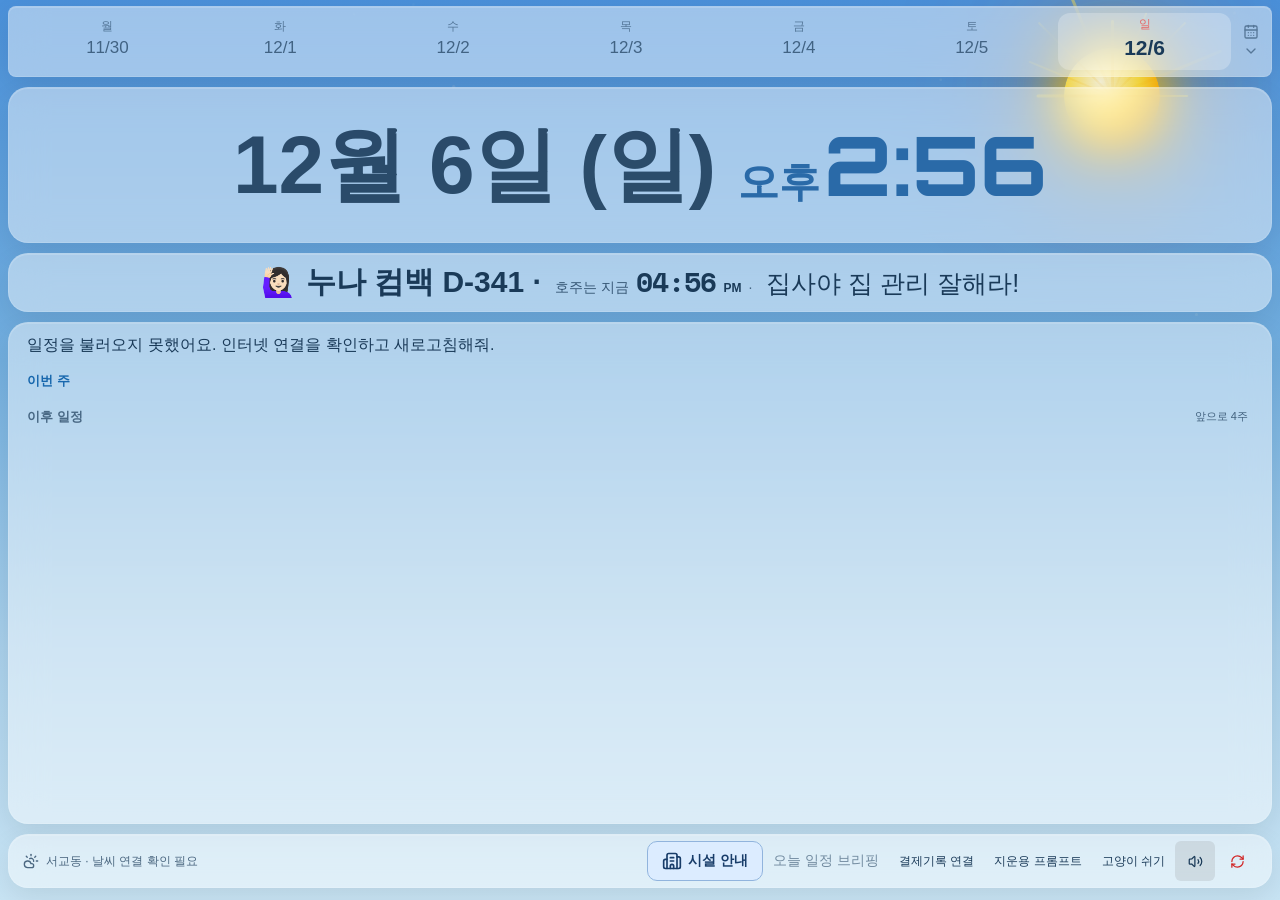
==== commit f8fc6622: "Highlight facilities and prioritize waste disposal instructions" ====
--- a/index.html
+++ b/index.html
@@ -9,13 +9,13 @@
   <link rel="stylesheet" href="https://fonts.googleapis.com/css2?family=Orbitron:wght@700;800&family=Space+Mono:wght@700&display=swap">
   <link rel="stylesheet" href="styles.css?v=20261116-readable">
   <link rel="stylesheet" href="weather-scene.css">
-  <link rel="stylesheet" href="legacy-look.css?v=20261117-facility-guide">
+  <link rel="stylesheet" href="legacy-look.css?v=20261117-waste-highlight">
   <script defer src="vendor/rrule.js"></script>
   <script defer src="vendor/lucide.min.js"></script>
   <script defer src="config.js?v=20261110-pet-voice"></script>
   <script defer src="schedule.js?v=20261110-payments2"></script>
   <script defer src="weather-scene.js"></script>
-  <script defer src="facilities.js?v=20261117-facility-guide"></script>
+  <script defer src="facilities.js?v=20261117-waste-highlight"></script>
   <script defer src="house-cat.js?v=20261116-cat-routine"></script>
   <link rel="stylesheet" href="house-cat.css?v=20261116-cat-routine">
   <script defer src="briefing.js?v=20261117-australia-ampm"></script>
@@ -23,7 +23,7 @@
   <script defer src="payment-pet.js?v=20261116-cat-routine"></script>
   <script defer src="cloud-voice.js?v=20261110"></script>
   <script defer src="handoff.js?v=20261110"></script>
-  <script defer src="app.js?v=20261117-facility-guide"></script>
+  <script defer src="app.js?v=20261117-waste-highlight"></script>
 </head>
 <body>
   <div id="bg-wrap" aria-hidden="true">
--- a/legacy-look.css
+++ b/legacy-look.css
@@ -190,6 +190,11 @@
 footer .text-button { font-size: 12px; min-height: 34px; }
 #weather-summary { opacity: .75; }
 #facility-panel { bottom: 65px; right: 16px; padding: 8px 16px; max-height: min(65vh, 420px); overflow-y: auto; overscroll-behavior: contain; }
+#facility-toggle { background: #dcecff; color: #183c69; border: 1px solid #91b4dd; border-radius: 10px; min-height: 40px; padding: 8px 14px; font-size: 14px; font-weight: 700; }
+#facility-toggle:hover, #facility-toggle[aria-expanded="true"] { background: #c4ddff; }
+#facility-toggle:focus-visible { outline: 2px solid #5888c0; outline-offset: 3px; }
+#facility-recycling { color: #a6212c; background: #ffe4e5; border-bottom: 0; border-radius: 9px; padding: 10px 8px; margin: 4px 0; }
+#facility-panel #facility-recycling span { color: inherit; opacity: 1; }
 .facility-contact { display: inline-block; color: inherit; padding: 8px 0; text-decoration: underline; text-underline-offset: 3px; overflow-wrap: anywhere; }
 #facility-panel span { color: inherit; opacity: .75; }
 .facility-option { display: flex; align-items: center; justify-content: space-between; width: 100%; min-height: 48px; gap: 10px; padding: 9px 0; border: 0; border-bottom: 1px solid var(--line); background: transparent; color: inherit; text-align: left; font-size: 14px; }
